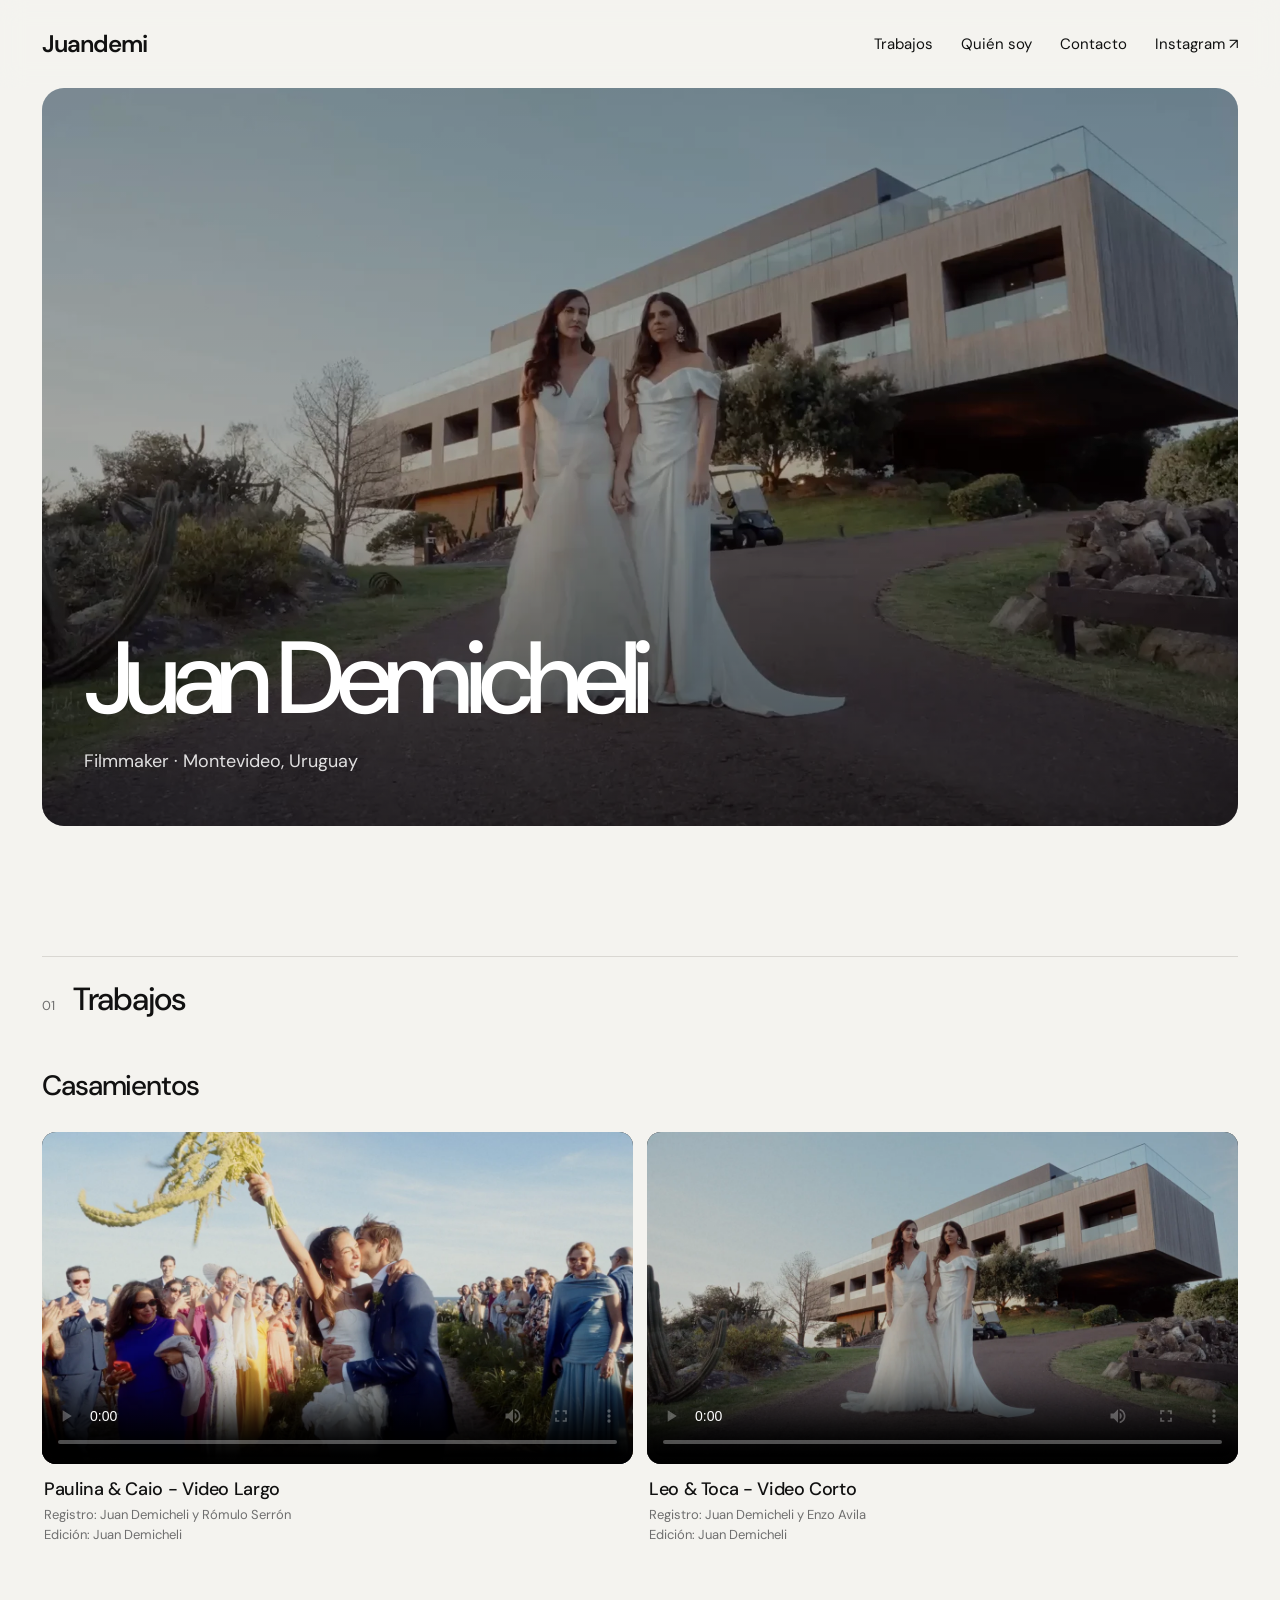
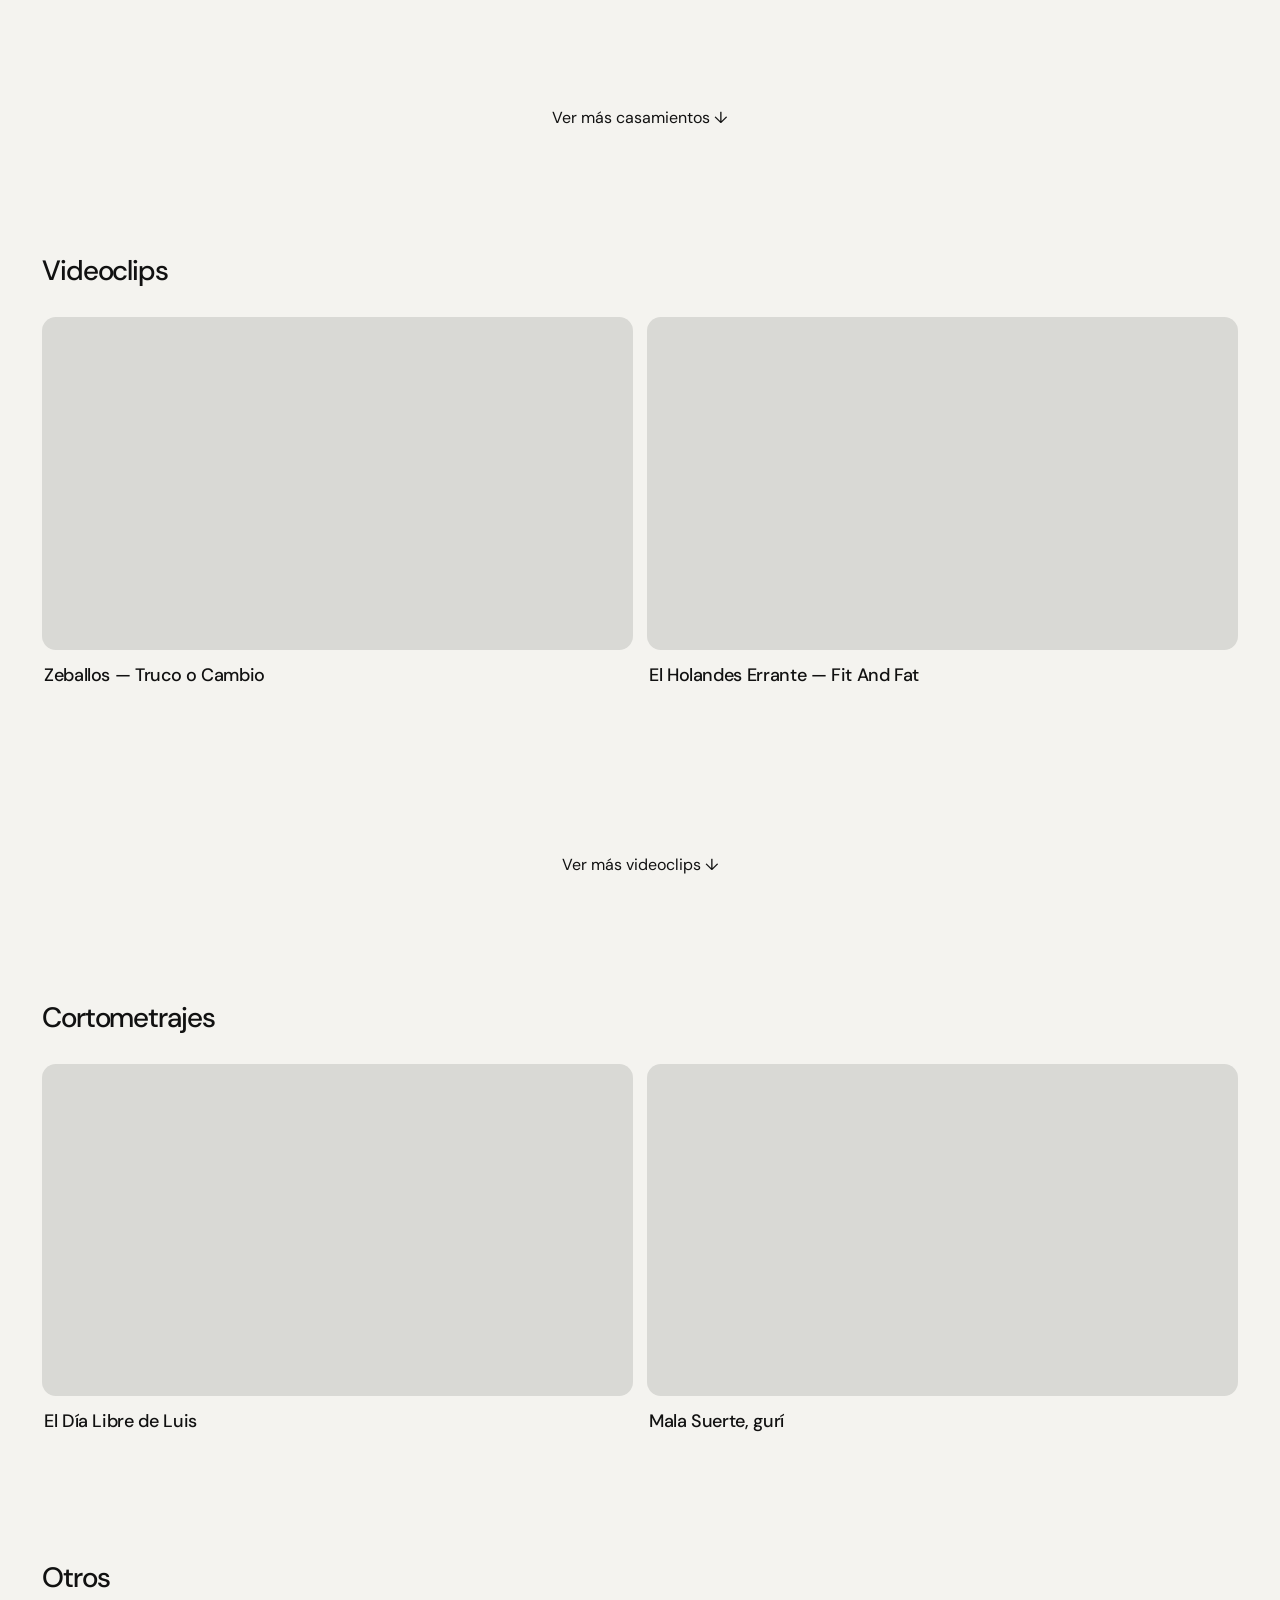
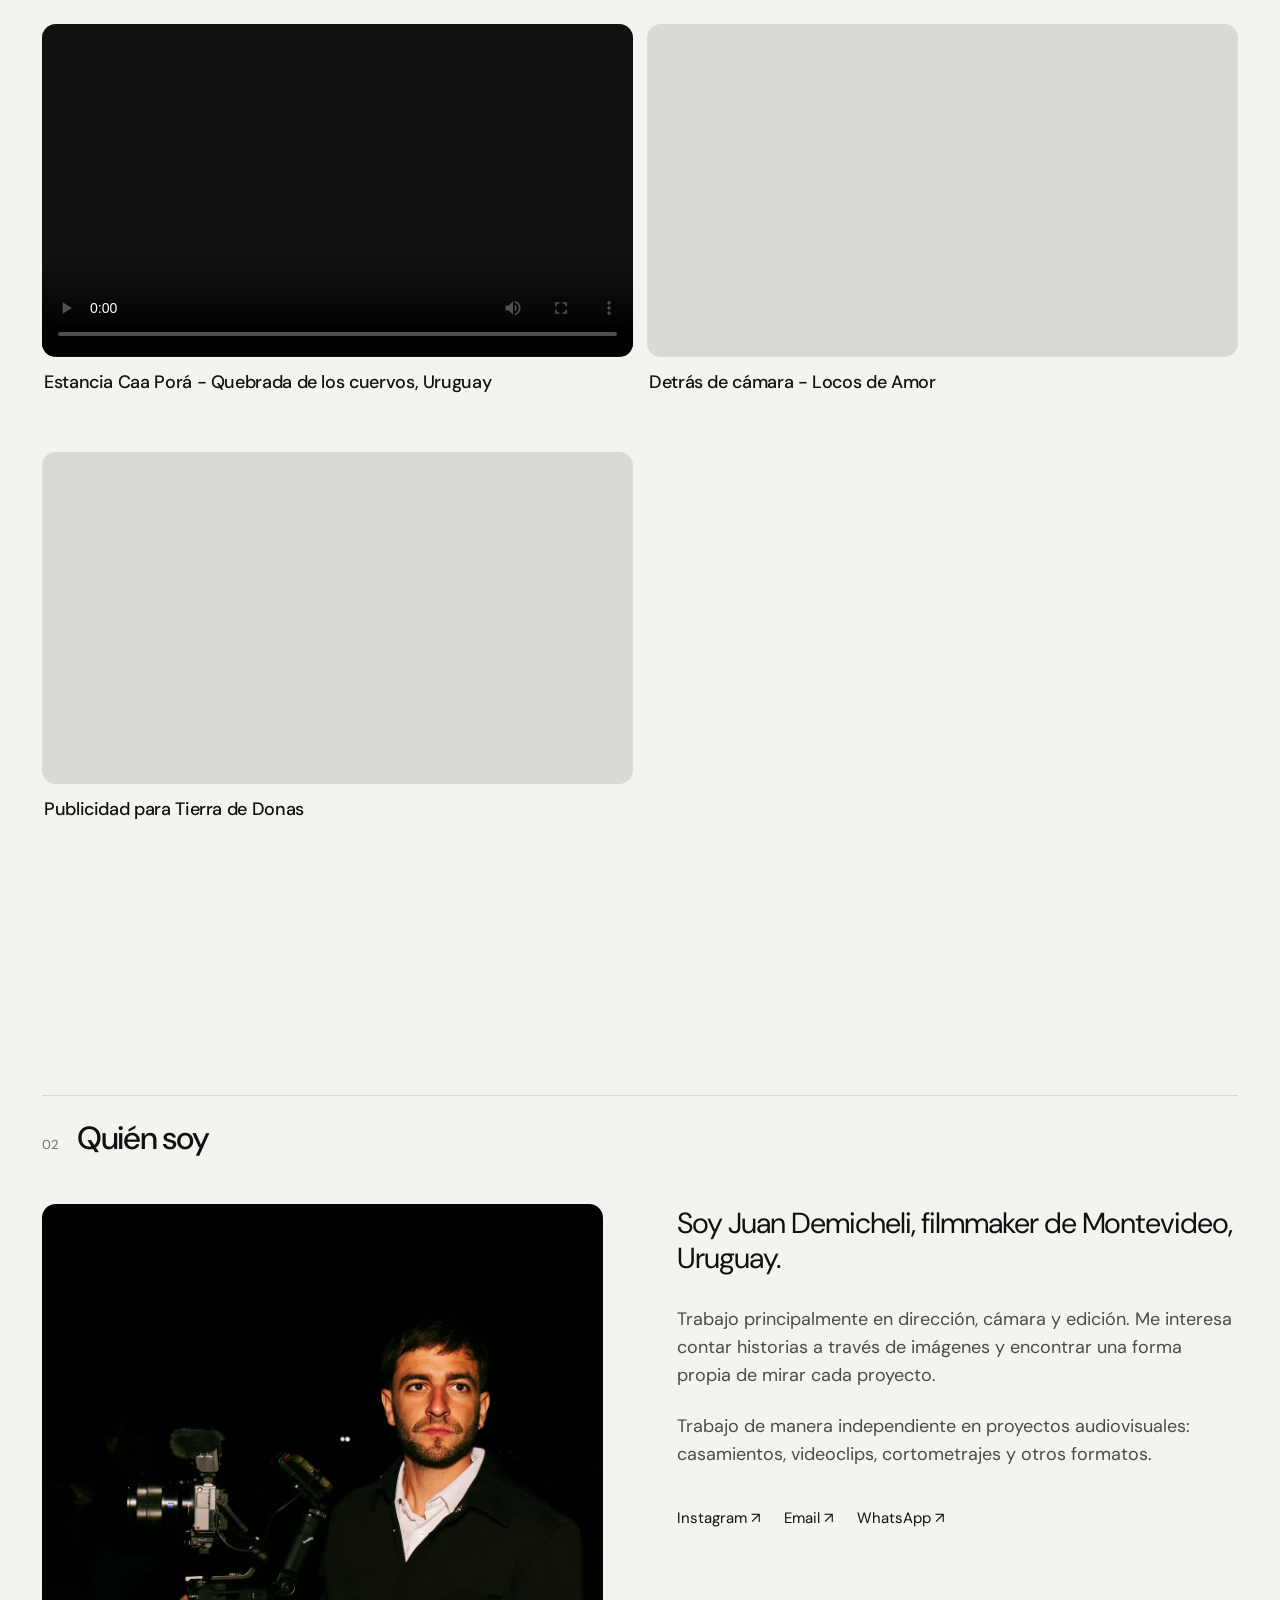
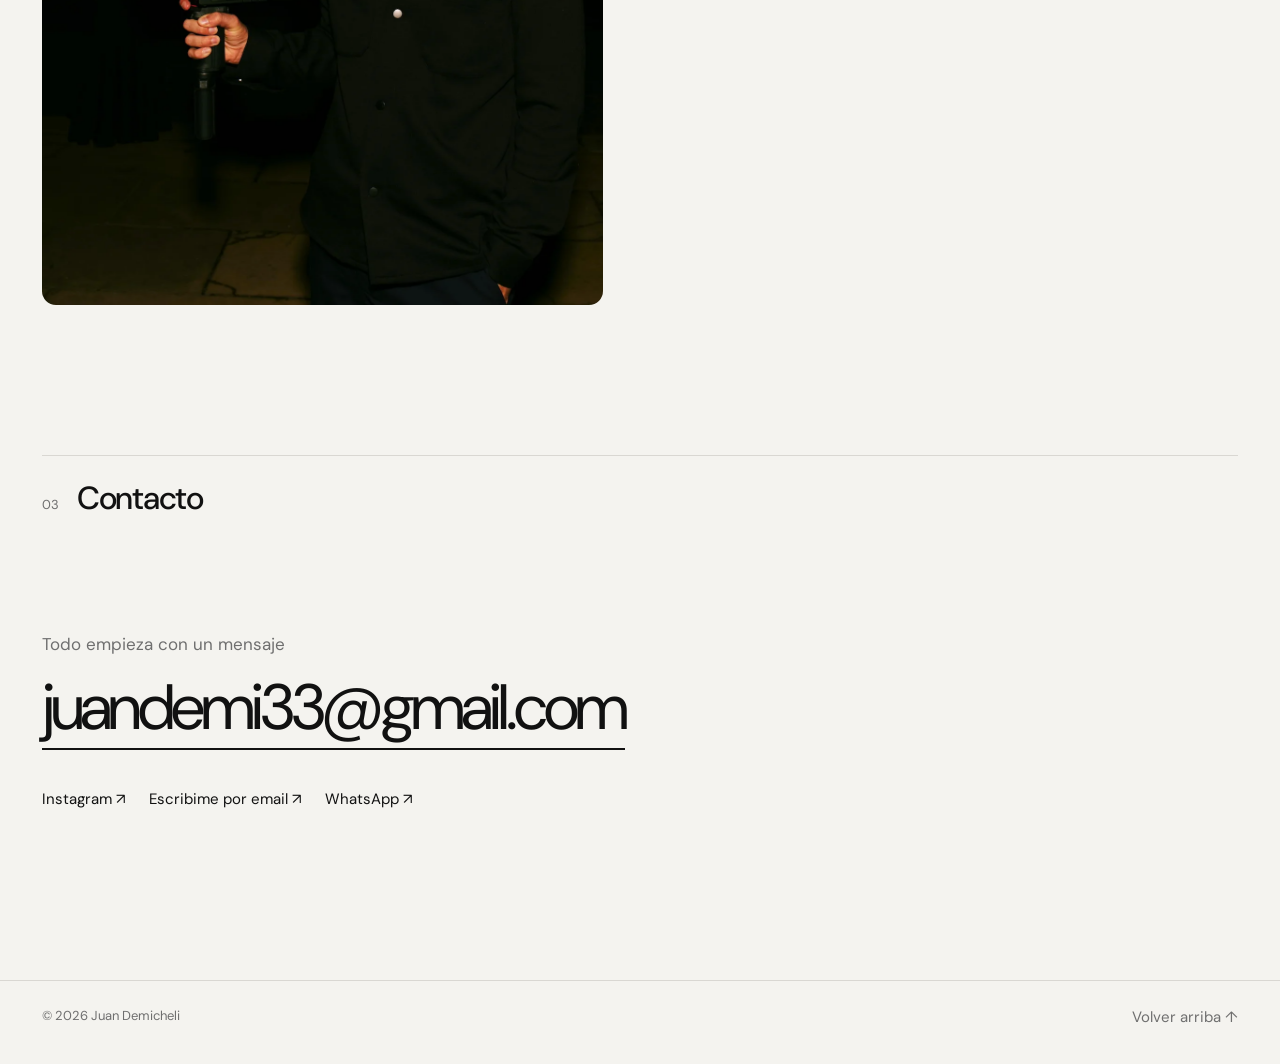
==== index.html @ 76827fb0 "Add files via upload" ====
<!doctype html>
<html lang="es">
<head>
  <meta charset="utf-8">
  <meta name="viewport" content="width=device-width, initial-scale=1">
  <title>Juan Demicheli — Filmmaker</title>
  <link rel="icon" type="image/png" href="assets/favicon.png?v=2">
  <link rel="preconnect" href="https://fonts.googleapis.com">
  <link rel="preconnect" href="https://fonts.gstatic.com" crossorigin>
  <link href="https://fonts.googleapis.com/css2?family=DM+Sans:wght@400;500;600&display=swap" rel="stylesheet">
  <link rel="stylesheet" href="style.css">
</head>
<body>
<header class="site-header">
  <a class="logo" href="#inicio">Juandemi</a>
  <nav class="main-nav">
    <a href="#trabajos">Trabajos</a>
    <a href="#quien-soy">Quién soy</a>
    <a href="#contacto">Contacto</a>
    <a href="https://instagram.com/juandemi_" target="_blank" rel="noopener">Instagram ↗&#xfe0e</a>
  </nav>
</header>

<main id="inicio">
  <section class="hero">
    <video class="hero-video" autoplay muted loop playsinline preload="metadata" poster="assets/hero-poster.webp"">
      <source src="assets/hero.mp4" type="video/mp4">
    </video>
    <div class="hero-overlay"></div>
    <div class="hero-content">
      <p class="eyebrow"></p>
      <h1>Juan Demicheli</h1>
      <p class="hero-copy">Filmmaker · Montevideo, Uruguay</p>
    </div>
  </section>

  <section id="trabajos" class="work-section">
    <div class="section-heading"><span>01</span><h2>Trabajos</h2></div>

    <section class="category">
      <div class="category-heading"><h3>Casamientos</h3><p></p></div>

     
        <div class="projects-grid">
        

          <article class="project">

          <div class="video">
  <video
    controls
    playsinline
    preload="metadata"
    poster="assets/PaulinaCaio.webp"
  >
    <source
      src="https://videos.juandemi.com/PaulinaCaio.mp4"
      type="video/mp4"
    >
    Tu navegador no puede reproducir este video.
  </video>


</div>
          <div class="project-meta"><div><h4>Paulina & Caio - Video Largo</h4><p>Registro: Juan Demicheli y Rómulo Serrón<br>Edición: Juan Demicheli</p></div><span></span></div>
        </article>
      
        <article class="project">
          <div class="video">
  <video
    controls
    playsinline
    preload="metadata"
    poster="assets/LeoToca.webp"
  >
    <source
      src="https://videos.juandemi.com/LeoToca.mp4"
      type="video/mp4"
    >
    Tu navegador no puede reproducir este video.
  </video>


</div>
          <div class="project-meta"><div><h4>Leo & Toca - Video Corto</h4><p>Registro: Juan Demicheli y Enzo Avila<br>Edición: Juan Demicheli</p></div><span></span></div>
        </article>

        <article class="project">
          <div class="video video-extra">
  <video
    controls
    playsinline
    preload="metadata"
    poster="assets/CamilaFelipe.webp"
  >
    <source
      src="https://videos.juandemi.com/CamilaFelipe.mp4"
      type="video/mp4"
    >
    Tu navegador no puede reproducir este video.
  </video>


</div>
          <div class="project-meta video-extra"><div><h4>Camila & Felipe - Video Corto</h4><p>Registro: Juan Demicheli y Rómulo Serrón<br>Edición: Juan Demicheli</p></div><span></span></div>
        </article>

        <article class="project">
          <div class="video video-extra"><video
    controls
    playsinline
    preload="metadata"
    poster="assets/GabiCaco.webp"
  >
    <source
      src="https://videos.juandemi.com/GabiCacoRedesCompress.mp4"
      type="video/mp4"
    >
    Tu navegador no puede reproducir este video.
  </video></div>
          <div class="project-meta video-extra"><div><h4>Gabi & Caco - Teaser</h4><p>Registro: Juan Demicheli y Gabriel Mendez<br>Edición: Juan Demicheli</p></div><span></span></div>
        </article>

        <article class="project">
          <div class="video video-extra"><video
    controls
    playsinline
    preload="metadata"
    poster="assets/LuanaMau.webp"
  >
    <source
      src="https://videos.juandemi.com/LuannaMaurelio.mp4"
      type="video/mp4"
    >
    Tu navegador no puede reproducir este video.
  </video></div>
          <div class="project-meta video-extra"><div><h4>Luanna & Maurelio - Video Largo</h4><p>Registro: Juan Demicheli y Rómulo Serrón<br>Edición: Juan Demicheli</p></div><span></span></div>
        </article>
        <article class="project">
          <div class="video video-extra"><video
    controls
    playsinline
    preload="metadata"
    poster="assets/MartinaPreston.webp"
  >
    <source
      src="https://videos.juandemi.com/MartinaPreston.mp4"
      type="video/mp4"
    >
    Tu navegador no puede reproducir este video.
  </video></div>
          <div class="project-meta video-extra"><div><h4>Martina & Preston - Video Largo</h4><p>Registro: Juan Demicheli y Gabriel Mendez<br>Edición: Juan Demicheli</p></div><span></span></div>
       
       
       
        </article>
        <button class="ver-mas" type="button">
  Ver más casamientos ↓
</button>

      </div>

      

    </section>

    <section class="category">
      <div class="category-heading"><h3>Videoclips</h3><p></p></div>
      <div class="projects-grid">
        <article class="project">
          <div class="video"><iframe src="https://www.youtube.com/embed/omVNC-jGUaI?si=j1I7TV_uqfFxtXvg" title="Videoclip 01" loading="lazy" allowfullscreen></iframe></div>
          <div class="project-meta"><div><h4>Zeballos — Truco o Cambio</h4><p></p></div><span></span></div>
        </article>
    
         <article class="project">
          <div class="video"><iframe src="https://www.youtube.com/embed/_5xbXvlRcII?si=sE20uSwik0wytJRJ" title="Videoclip 01" loading="lazy" allowfullscreen></iframe></div>
          <div class="project-meta"><div><h4>El Holandes Errante — Fit And Fat</h4><p></p></div><span></span></div>
        </article>
        <article class="project">
          <div class="video video-extra"><iframe src="https://www.youtube.com/embed/sD7tENDvmPI?si=gyLtid9lL8Jx5Yjb" title="Videoclip 01" loading="lazy" allowfullscreen></iframe></div>
          <div class="project-meta video-extra"><div><h4>Dosis — Desapego</h4><p></p></div><span></span></div>
        </article>
        <article class="project">
          <div class="video video-extra"><iframe src="https://www.youtube.com/embed/X0v_C2fFAh8?si=Q0k7DA4ZNTueEfJb" title="Videoclip 02" loading="lazy" allowfullscreen></iframe></div>
          <div class="project-meta video-extra"><div><h4>Lucas Mateo — Lucas Mateo</h4><p></p></div><span></span></div>
        </article>
         <article class="project">
          <div class="video video-extra"><iframe src="https://www.youtube.com/embed/4-S-JuRrmvs?si=zSRpqt5zG-wceI3w" title="Videoclip 01" loading="lazy" allowfullscreen></iframe></div>
          <div class="project-meta video-extra"><div><h4>Compadre — Que sea sin vos</h4><p></p></div><span></span></div>
        </article>
         <article class="project">
          <div class="video video-extra"><iframe src="https://www.youtube.com/embed/vbapaOJ-o9U?si=9lcFJS5q_SyuihEw" title="Videoclip 01" loading="lazy" allowfullscreen></iframe></div>
          <div class="project-meta video-extra"><div><h4>Nati Ferrero — Mentiras</h4><p></p></div><span></span></div>
        </article>
           
         <button class="ver-mas" type="button">
  Ver más videoclips ↓
</button>

      </div>
    </section>

    <section class="category">
      <div class="category-heading"><h3>Cortometrajes</h3><p></p></div>
      <div class="projects-grid">
         <article class="project">
          <div class="video"><iframe src="https://www.youtube.com/embed/9WRJvVYebeI?si=QpFtueJtmbbk4idr" title="Cortometraje 02" loading="lazy" allowfullscreen></iframe></div>
          <div class="project-meta"><div><h4>El Día Libre de Luis</h4><p></p></div><span></span></div>
        </article>
        <article class="project">
          <div class="video"><iframe src="https://www.youtube.com/embed/Ikl84U9ZOBw?si=rM95Ym4rzoQ4F2fN" title="Cortometraje 01" loading="lazy" allowfullscreen></iframe></div>
          <div class="project-meta"><div><h4>Mala Suerte, gurí</h4><p></p></div><span></span></div>
        </article>
       
      </div>
    </section>

    <section class="category">
      <div class="category-heading"><h3>Otros</h3><p></p></div>
      <div class="projects-grid">
        <article class="project">
          <div class="video"><video
    controls
    playsinline
    preload="metadata"
    poster="assets/quebrada.webp"
  >
    <source
      src="https://videos.juandemi.com/QuebradaCuervos.mp4"
      type="video/mp4"
    >
    Tu navegador no puede reproducir este video.
  </video></div>
        <div class="project-meta"><div><h4>Estancia Caa Porá - Quebrada de los cuervos, Uruguay</h4><p></p></div><span></span></div>
        </article>
         <article class="project">
          <div class="video"><iframe src="https://www.youtube.com/embed/6Wl0yNcr86k?si=09OJHOyGNPm9x4j_" title="Otro proyecto 02" loading="lazy" allowfullscreen></iframe></div>
          <div class="project-meta"><div><h4>Detrás de cámara - Locos de Amor</h4><p></p></div><span></span></div>
        </article>
        <article class="project">
          <div class="video"><iframe src="https://www.youtube.com/embed/N73h2HxHzo0?si=DhrtjSJ-ABYwCLgv" title="Otro proyecto 02" loading="lazy" allowfullscreen></iframe></div>
          <div class="project-meta"><div><h4>Publicidad para Tierra de Donas</h4><p></p></div><span></span></div>
        </article>
      </div>
    </section>
  </section>

  <section id="quien-soy" class="about">
    <div class="section-heading"><span>02</span><h2>Quién soy</h2></div>
    <div class="about-grid">
      <div class="about-photo"><img src="assets/juan.webp" alt="Juan Demicheli"><span></span></div>
      <div class="about-copy">
        <p class="lead">Soy Juan Demicheli, filmmaker de Montevideo, Uruguay.</p>
        <p>Trabajo principalmente en dirección, cámara y edición. Me interesa contar historias a través de imágenes y encontrar una forma propia de mirar cada proyecto.</p>
        <p>Trabajo de manera independiente en proyectos audiovisuales: casamientos, videoclips, cortometrajes y otros formatos.</p>
        <div class="text-links"><a href="https://instagram.com/juandemi_" target="_blank" rel="noopener">Instagram ↗&#xfe0e</a><a href="mailto:juandemi33@gmail.com">Email ↗&#xfe0e</a><a
  href="https://wa.me/59897984455?text=Hola%20Juan%2C%20vi%20tu%20web%20y%20quer%C3%ADa%20consultarte%20por%20un%20proyecto."
  target="_blank"
  rel="noopener noreferrer"
>
  WhatsApp ↗&#xfe0e
</a></div>
      </div>
    </div>
  </section>

  <section id="contacto" class="contact-section">
    <div class="section-heading"><span>03</span><h2>Contacto</h2></div>
    <div class="contact-box">
      <p>Todo empieza con un mensaje</p>
      <a class="email" href="mailto:juandemi33@gmail.com">juandemi33@gmail.com</a>
      <div class="text-links"><a href="https://instagram.com/juandemi_" target="_blank" rel="noopener">Instagram ↗&#xfe0e</a><a href="mailto:juandemi33@gmail.com">Escribime por email ↗&#xfe0e</a><a
  href="https://wa.me/59897984455?text=Hola%20Juan%2C%20vi%20tu%20web%20y%20quer%C3%ADa%20consultarte%20por%20un%20proyecto."
  target="_blank"
  rel="noopener noreferrer"
>
  WhatsApp ↗&#xfe0e
</a></div>
    
    </div>
  </section>
</main>

<footer class="site-footer"><span>© 2026 Juan Demicheli</span><a href="#inicio">Volver arriba ↑</a></footer>

<script>
  
  const botonesVerMas = document.querySelectorAll(".ver-mas");

  botonesVerMas.forEach((boton) => {
    const grilla = boton.closest(".projects-grid");
    const videosExtra = grilla.querySelectorAll(".video-extra");
    const textoOriginal = boton.textContent.trim();

    boton.addEventListener("click", () => {
      const estaAbierto = boton.classList.toggle("abierto");

      videosExtra.forEach((video, index) => {
        video.classList.toggle("visible", estaAbierto);

        if (estaAbierto) {
          video.style.animationDelay = `${index * 0.08}s`;
        } else {
          video.style.animationDelay = "";
        }
      });

      boton.textContent = estaAbierto
        ? textoOriginal
            .replace("Ver más", "Ver menos")
            .replace("↓", "↑")
        : textoOriginal;
    });
  });

    document.addEventListener("click", function (event) {
    const portada = event.target.closest(".video-cover");

    if (!portada) return;

    const contenedor = portada.closest(".drive-video");
    const iframe = contenedor.querySelector("iframe");

    iframe.src = iframe.dataset.src;
    portada.remove();
  });

</script>

</body>
</html>
---- style.css ----
*{box-sizing:border-box}
:root{--bg:#f4f3ef;--text:#111;--muted:#6f6f6f;--line:#d9d7d2;--max:1500px}
html{scroll-behavior:smooth}
body{margin:0;background:var(--bg);color:var(--text);font-family:'DM Sans',Arial,sans-serif;font-size:16px;line-height:1.5}
a{color:inherit;text-decoration:none}
.site-header{position:sticky;top:0;z-index:50;max-width:var(--max);margin:0 auto;padding:26px 42px;display:flex;justify-content:space-between;align-items:center;background:rgba(244,243,239,.92);backdrop-filter:blur(12px)}
.logo{font-size:24px;font-weight:600;letter-spacing:-.04em}
.main-nav{display:flex;gap:28px;align-items:center}
.main-nav a,.text-links a,.site-footer a{font-size:15px}
.main-nav a:hover,.text-links a:hover,.site-footer a:hover{text-decoration:underline;text-underline-offset:4px}
.hero{position:relative;max-width:var(--max);min-height:82vh;margin:0 auto 130px;padding:0 42px;display:flex;align-items:flex-end}
.hero-video,.hero-overlay{position:absolute;inset:0 42px 0 42px;width:calc(100% - 84px);height:100%;border-radius:22px}
.hero-video{object-fit:cover;background:#171717;pointer-events:none}
.hero-overlay{background:linear-gradient(to top,rgba(0,0,0,.55),rgba(0,0,0,.15) 48%,rgba(0,0,0,.22));pointer-events:none}
.hero-content{position:relative;z-index:2;width:100%;padding:0 42px 52px;color:#fff}
.eyebrow{margin:0 0 20px;font-size:15px;color:rgba(255,255,255,.82)}
h1{margin:0 0 24px;font-size:clamp(60px,8vw,128px);line-height:.9;letter-spacing:-.075em;font-weight:500;max-width:980px}
.hero-copy{margin:0;max-width:420px;font-size:18px;line-height:1.45;color:rgba(255,255,255,.86)}
.work-section,.about,.contact-section{max-width:var(--max);margin:0 auto;padding:0 42px 150px}
.section-heading{display:flex;align-items:baseline;gap:18px;padding:18px 0 42px;border-top:1px solid var(--line)}
.section-heading span{font-size:13px;color:var(--muted)}
.section-heading h2{margin:0;font-size:32px;font-weight:500;letter-spacing:-.04em}
.category{margin-bottom:120px}
.category-heading{display:flex;justify-content:space-between;align-items:baseline;gap:18px;margin-bottom:25px}
.category-heading h3{margin:0;font-size:28px;font-weight:500;letter-spacing:-.04em}
.category-heading p{margin:0;font-size:13px;color:var(--muted)}
.video{position:relative;width:100%;aspect-ratio:16/9;background:#d9d9d5;overflow:hidden;border-radius:14px}
.video iframe{position:absolute;inset:0;width:100%;height:100%;border:0}
.project-meta{display:flex;justify-content:space-between;align-items:flex-start;gap:20px;padding:12px 2px 0}
.project-meta h4{margin:0 0 2px;font-size:18px;font-weight:500;letter-spacing:-.02em}
.project-meta p{margin:0;font-size:13px;color:var(--muted)}
.project-meta span{font-size:13px;color:var(--muted);white-space:nowrap}
.projects-grid{display:grid;grid-template-columns:repeat(2,minmax(0,1fr));gap:54px 14px}
.about-grid{display:grid;grid-template-columns:1fr 1fr;gap:74px;align-items:start}
.about-photo{position:relative;aspect-ratio:4/5;background:#d9d9d5;overflow:hidden;border-radius:14px}
.about-photo img{width:100%;height:100%;object-fit:cover;display:block}
.about-copy{max-width:580px;padding-top:2px}
.about-copy p{margin:0 0 24px;color:#4b4b4b;font-size:18px;line-height:1.55}
.about-copy .lead{margin-bottom:30px;color:var(--text);font-size:29px;line-height:1.2;letter-spacing:-.035em}
.text-links{display:flex;gap:24px;margin-top:38px}
.contact-box{padding:68px 0 20px}
.contact-box p{margin:0 0 18px;font-size:17px;color:var(--muted)}
.email{display:inline-block;max-width:100%;font-size:clamp(34px,5vw,76px);line-height:1;letter-spacing:-.06em;border-bottom:2px solid var(--text);padding-bottom:8px;overflow-wrap:anywhere}
.email:hover{opacity:.65}
.site-footer{max-width:var(--max);margin:0 auto;padding:25px 42px 35px;display:flex;justify-content:space-between;border-top:1px solid var(--line);font-size:13px;color:var(--muted)}
@media(max-width:920px){.site-header{padding:20px}.main-nav{gap:16px}.main-nav a:nth-child(1),.main-nav a:nth-child(2){display:none}.hero{min-height:74vh;margin-bottom:95px;padding:0 20px}.hero-video,.hero-overlay{inset:0 20px 0 20px;width:calc(100% - 40px)}.hero-content{padding:0 24px 30px}h1{font-size:clamp(52px,14vw,88px)}.work-section,.about,.contact-section{padding:0 20px 100px}.projects-grid{grid-template-columns:1fr;gap:26px}.category{margin-bottom:82px}.about-grid{grid-template-columns:1fr;gap:42px}.site-footer{padding:25px 20px 35px}}
@media(max-width:560px){.logo{font-size:20px}.main-nav a{font-size:13px}.category-heading{display:block}.category-heading p{margin-top:4px}.section-heading h2{font-size:27px}.about-copy .lead{font-size:25px}.text-links{flex-direction:column;gap:12px}.site-footer{display:block}.site-footer a{display:inline-block;margin-top:8px}}

.video-extra {
  display: none;
}

.video-extra.visible {
  display: block;
  animation: aparecer-video 0.7s ease both;
}

.ver-mas {
  display: block;
  grid-column: 1 / -1;
  margin: 0 auto;
  padding: 0;
  border: none;
  background: transparent;
  color: inherit;
  font: inherit;
  cursor: pointer;
  text-align: center;
}

.ver-mas:hover {
  opacity: 0.55;
}

@keyframes aparecer-video {
  from {
    opacity: 0;
    transform: translateY(24px);
  }

  to {
    opacity: 1;
    transform: translateY(0);
  }
}

.video-cover {
  position: absolute;
  inset: 0;
  z-index: 2;
  width: 100%;
  height: 100%;
  padding: 0;
  border: 0;
  background: #111;
  cursor: pointer;
}

.video-cover img {
  width: 100%;
  height: 100%;
  display: block;
  object-fit: cover;
}

.play-icon {
  position: absolute;
  top: 50%;
  left: 50%;
  transform: translate(-50%, -50%);
  display: grid;
  place-items: center;
  width: 66px;
  height: 66px;
  padding-left: 4px;
  border-radius: 50%;
  color: #111;
  background: rgba(255, 255, 255, 0.9);
  font-size: 22px;
  transition: transform 0.25s ease;
}

.video-cover:hover .play-icon {
  transform: translate(-50%, -50%) scale(1.08);
}

.video video {
  position: absolute;
  inset: 0;
  display: block;
  width: 100%;
  height: 100%;
  border: 0;
  object-fit: contain;
  background: #111;
}
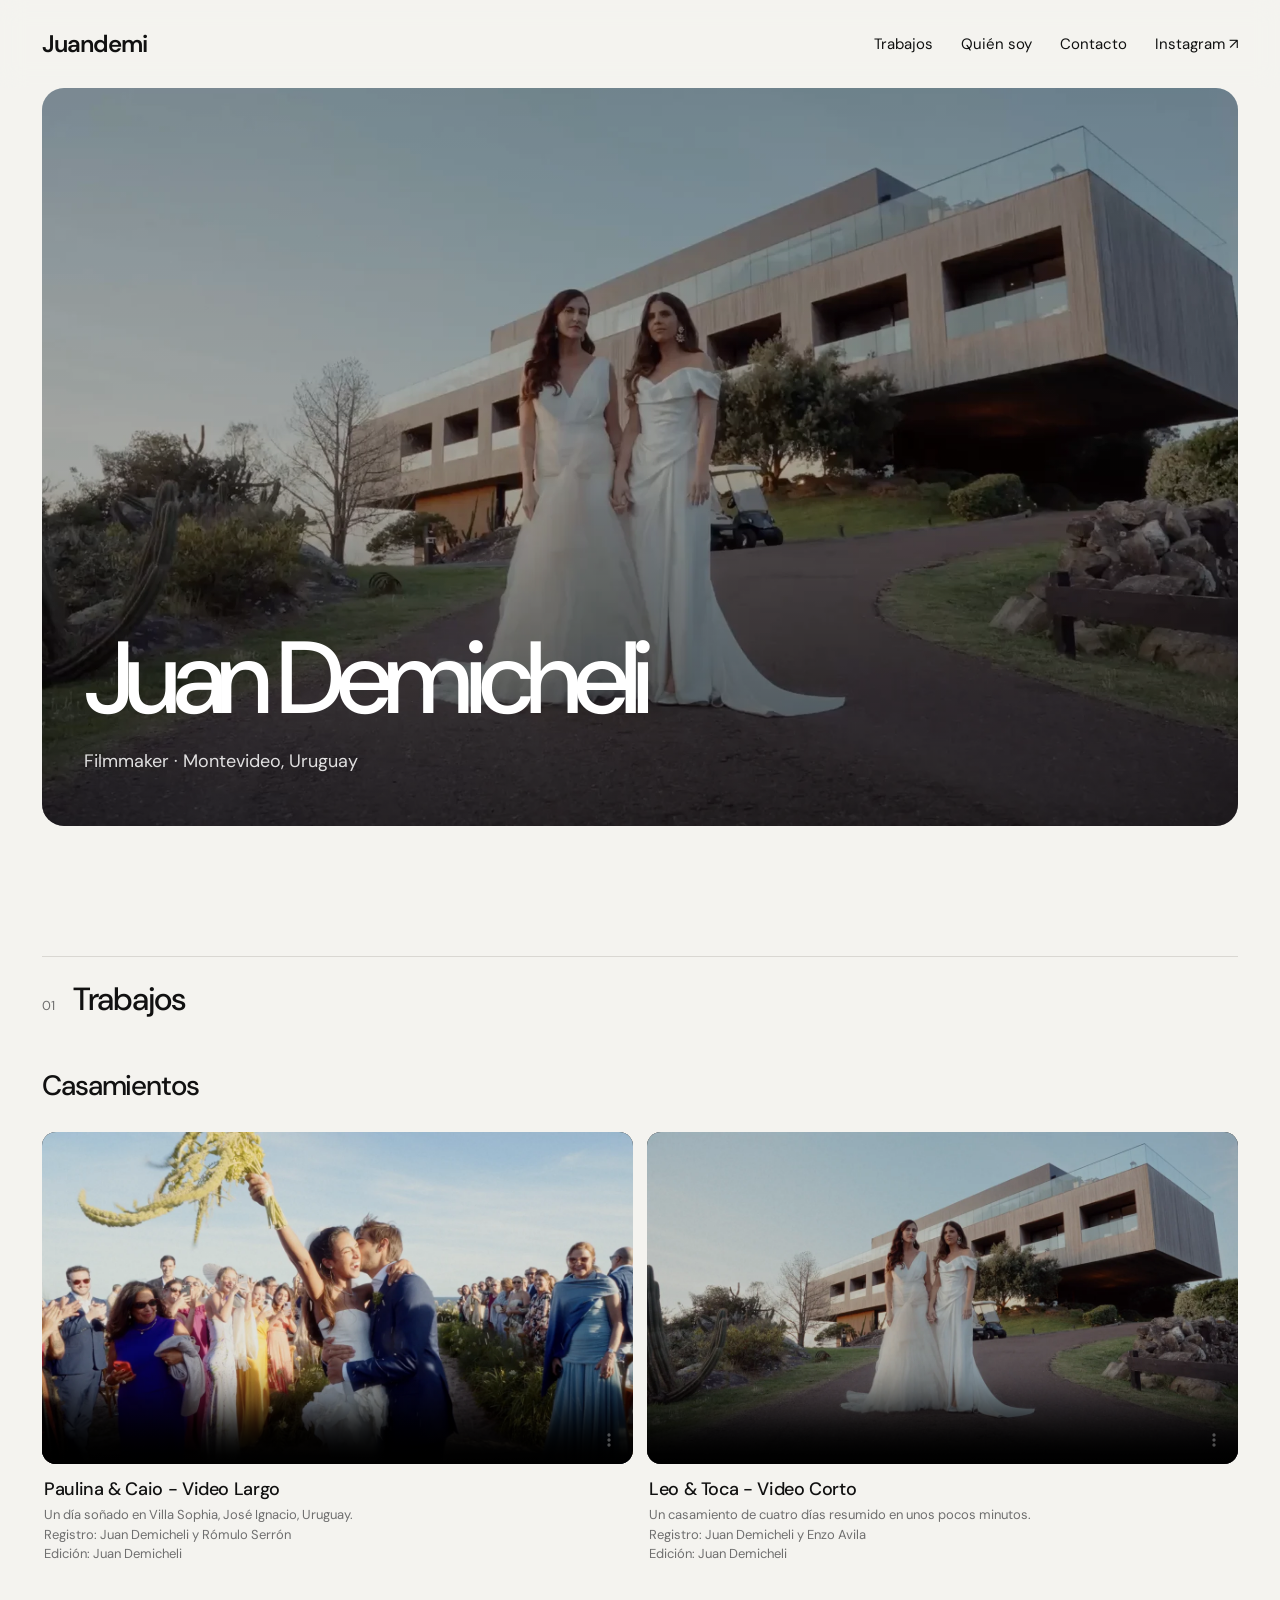
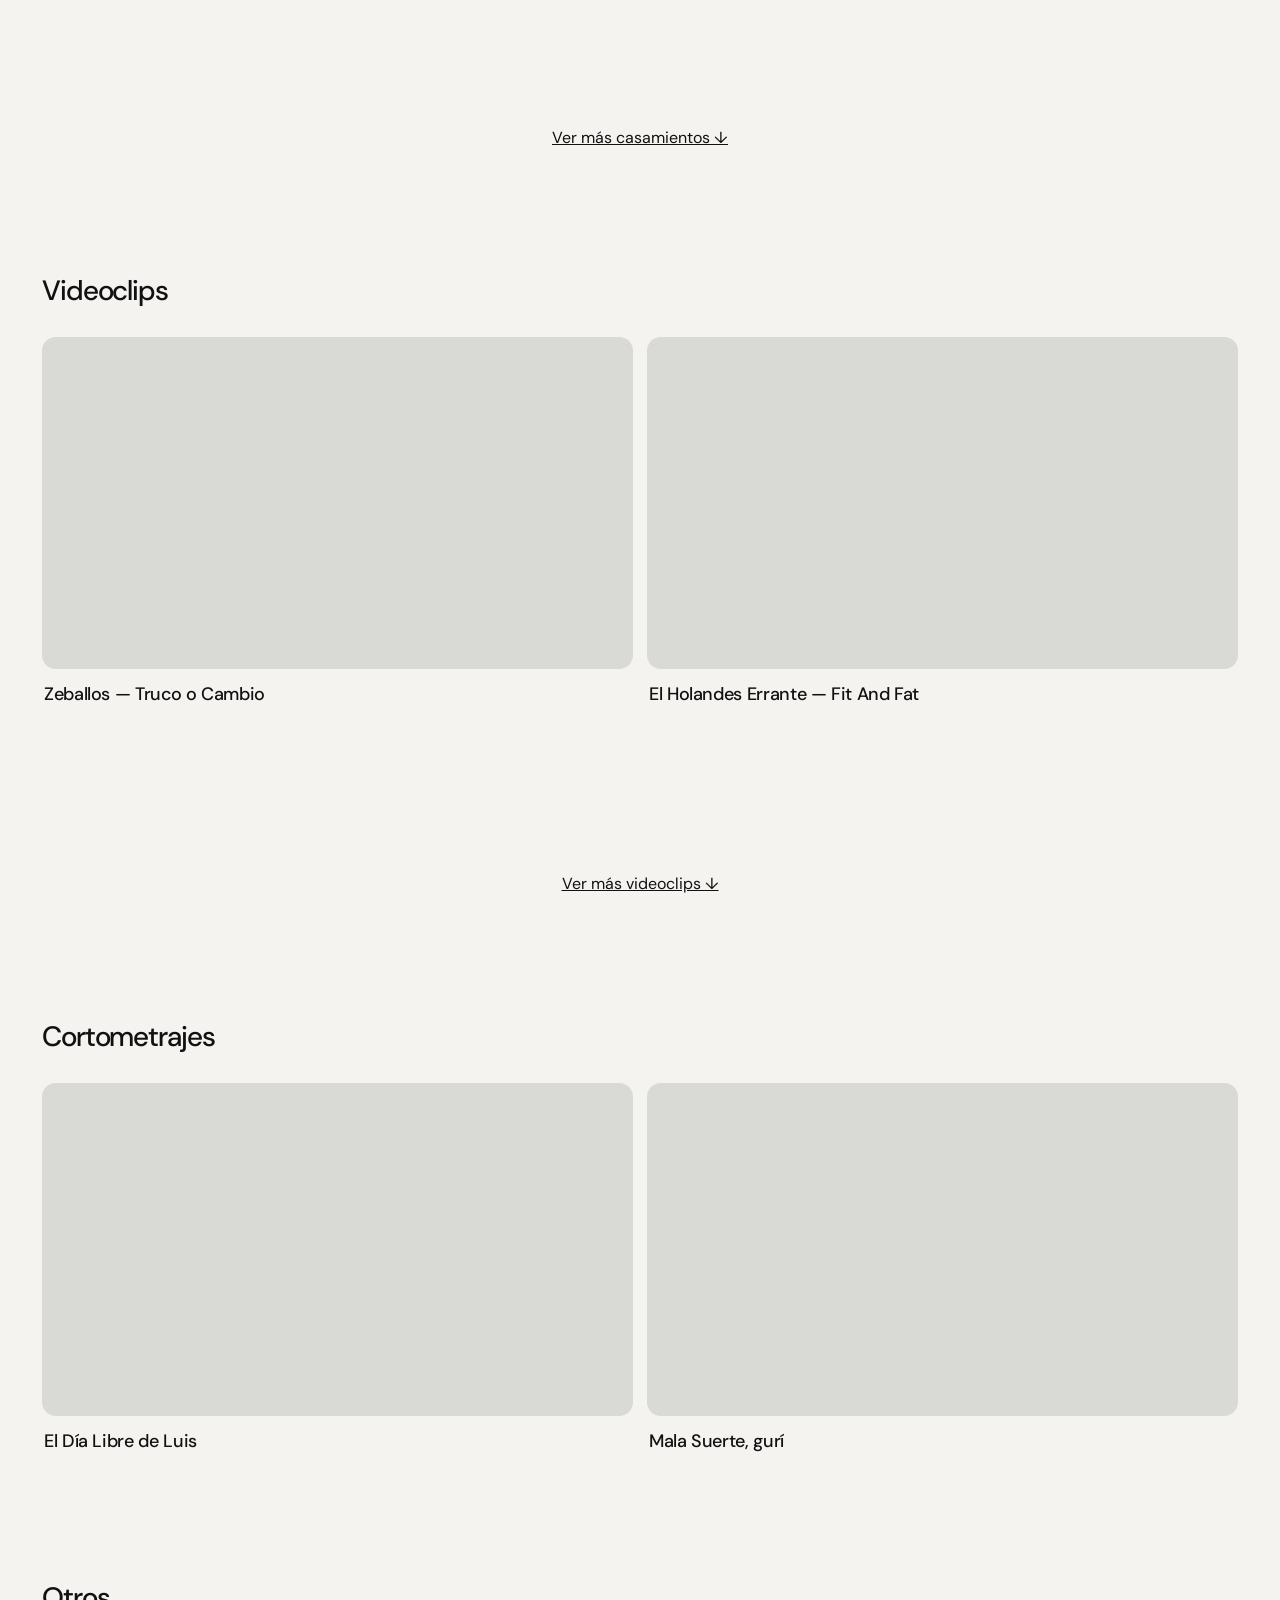
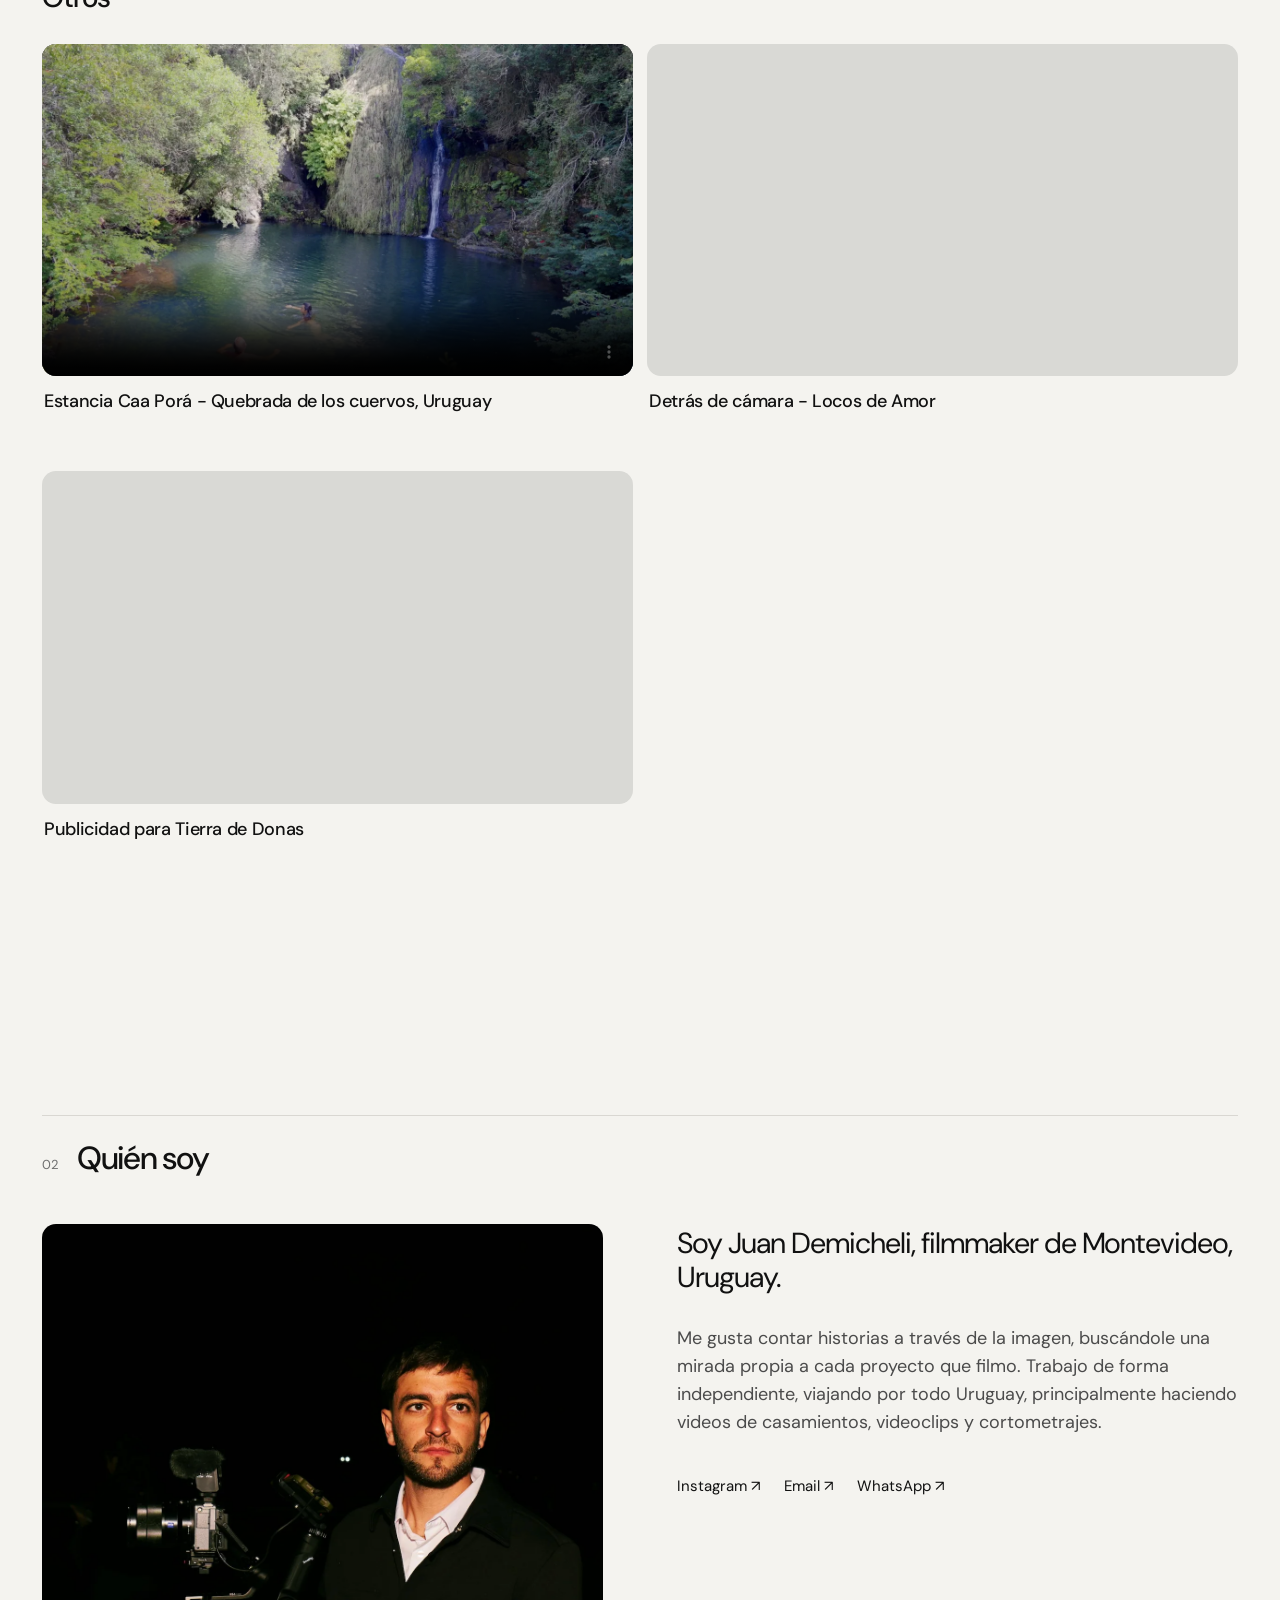
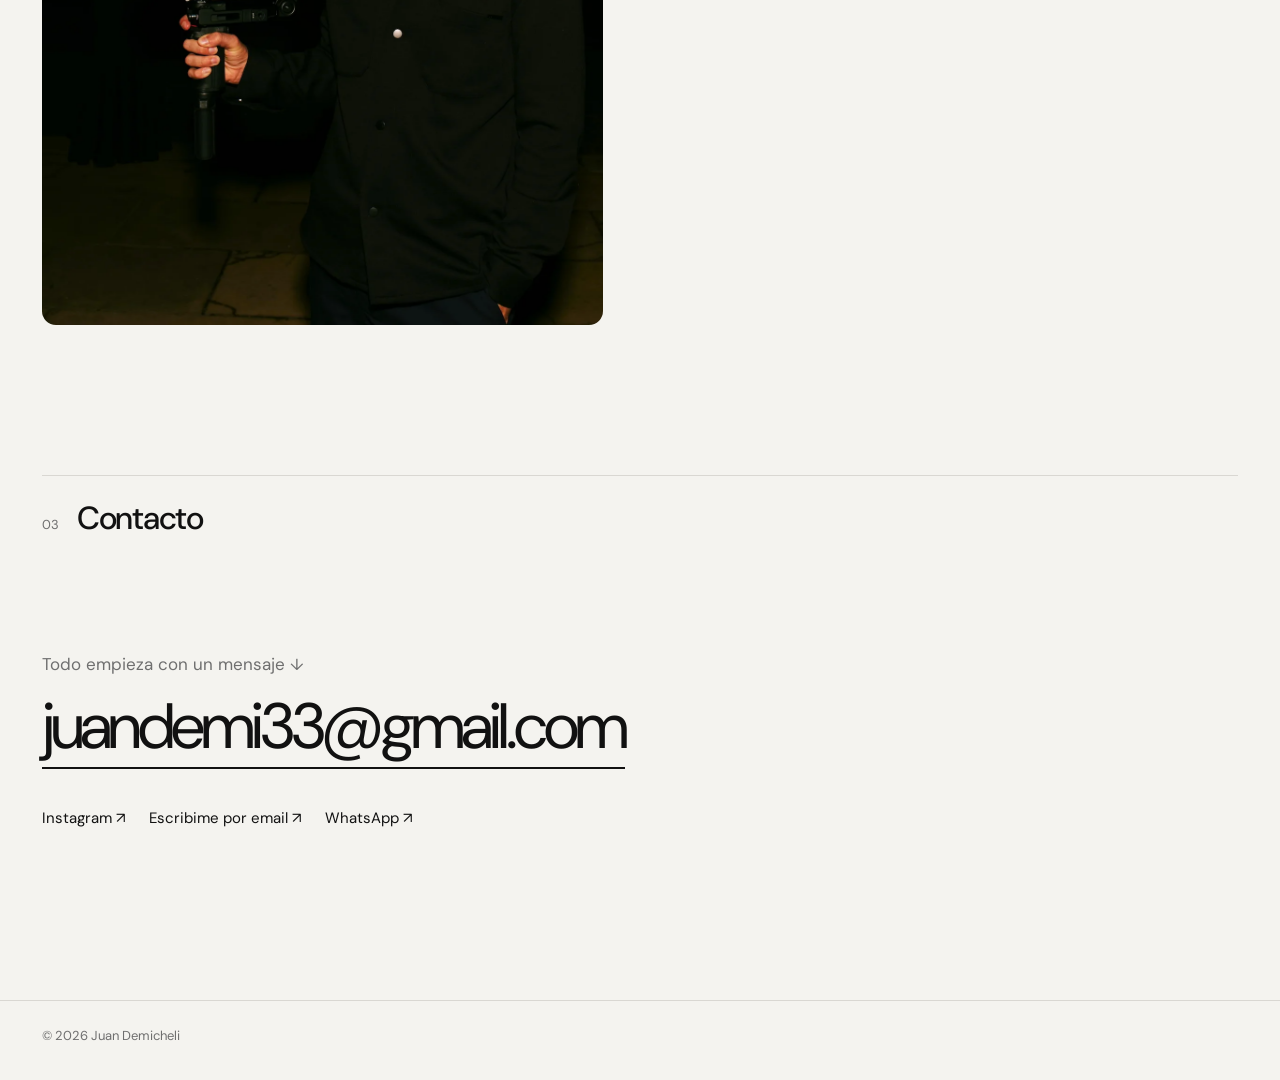
==== commit 9c0f4d37: "Add files via upload Arreglé el video de gabicaco, cambié mi descripción." ====
--- a/index.html
+++ b/index.html
@@ -4,15 +4,38 @@
   <meta charset="utf-8">
   <meta name="viewport" content="width=device-width, initial-scale=1">
   <title>Juan Demicheli — Filmmaker</title>
+  <meta name="description" content="Videógrafo de Montevideo, Uruguay. Videos de casamientos, videoclips y cine. Contactame para tu próximo proyecto audiovisual.">
+  <meta property="og:title" content="Juan Demicheli — Filmmaker de Montevideo">
+  <meta property="og:description" content="Filmación de casamientos, videoclips y cortometrajes en Uruguay.">
+  <meta property="og:image" content="https://juandemi.com/assets/juan.webp">
+  <meta property="og:url" content="https://juandemi.com">
+  <meta property="og:type" content="website">
   <link rel="icon" type="image/png" href="assets/favicon.png?v=2">
   <link rel="preconnect" href="https://fonts.googleapis.com">
   <link rel="preconnect" href="https://fonts.gstatic.com" crossorigin>
   <link href="https://fonts.googleapis.com/css2?family=DM+Sans:wght@400;500;600&display=swap" rel="stylesheet">
   <link rel="stylesheet" href="style.css">
+  <script type="application/ld+json">
+{
+  "@context": "https://schema.org",
+  "@type": "Person",
+  "name": "Juan Demicheli",
+  "jobTitle": "Filmmaker",
+  "url": "https://juandemi.com",
+  "image": "https://juandemi.com/assets/juan.webp",
+  "sameAs": ["https://instagram.com/juandemi_"],
+  "address": {
+    "@type": "PostalAddress",
+    "addressLocality": "Montevideo",
+    "addressCountry": "UY"
+  },
+  "email": "juandemi33@gmail.com"
+}
+</script>
 </head>
 <body>
 <header class="site-header">
-  <a class="logo" href="#inicio">Juandemi</a>
+  <a class="logo" href="#">Juandemi</a>
   <nav class="main-nav">
     <a href="#trabajos">Trabajos</a>
     <a href="#quien-soy">Quién soy</a>
@@ -23,7 +46,7 @@
 
 <main id="inicio">
   <section class="hero">
-    <video class="hero-video" autoplay muted loop playsinline preload="metadata" poster="assets/hero-poster.webp"">
+    <video class="hero-video" autoplay muted loop playsinline preload="metadata" poster="assets/hero-poster.webp">
       <source src="assets/hero.mp4" type="video/mp4">
     </video>
     <div class="hero-overlay"></div>
@@ -62,7 +85,7 @@
 
 
 </div>
-          <div class="project-meta"><div><h4>Paulina & Caio - Video Largo</h4><p>Registro: Juan Demicheli y Rómulo Serrón<br>Edición: Juan Demicheli</p></div><span></span></div>
+          <div class="project-meta"><div><h4>Paulina & Caio - Video Largo</h4><p>Un día soñado en Villa Sophia, José Ignacio, Uruguay.<br>Registro: Juan Demicheli y Rómulo Serrón<br>Edición: Juan Demicheli</p></div><span></span></div>
         </article>
       
         <article class="project">
@@ -82,7 +105,7 @@
 
 
 </div>
-          <div class="project-meta"><div><h4>Leo & Toca - Video Corto</h4><p>Registro: Juan Demicheli y Enzo Avila<br>Edición: Juan Demicheli</p></div><span></span></div>
+          <div class="project-meta"><div><h4>Leo & Toca - Video Corto</h4><p>Un casamiento de cuatro días resumido en unos pocos minutos.<br>Registro: Juan Demicheli y Enzo Avila<br>Edición: Juan Demicheli</p></div><span></span></div>
         </article>
 
         <article class="project">
@@ -102,7 +125,7 @@
 
 
 </div>
-          <div class="project-meta video-extra"><div><h4>Camila & Felipe - Video Corto</h4><p>Registro: Juan Demicheli y Rómulo Serrón<br>Edición: Juan Demicheli</p></div><span></span></div>
+          <div class="project-meta video-extra"><div><h4>Camila & Felipe - Video Corto</h4><p>Una ceremonia en el bosque que parece de película.<br>Registro: Juan Demicheli y Rómulo Serrón<br>Edición: Juan Demicheli</p></div><span></span></div>
         </article>
 
         <article class="project">
@@ -113,12 +136,12 @@
     poster="assets/GabiCaco.webp"
   >
     <source
-      src="https://videos.juandemi.com/GabiCacoRedesCompress.mp4"
+      src="https://videos.juandemi.com/Gabi_Caco_Fixed_WEB.mp4"
       type="video/mp4"
     >
     Tu navegador no puede reproducir este video.
   </video></div>
-          <div class="project-meta video-extra"><div><h4>Gabi & Caco - Teaser</h4><p>Registro: Juan Demicheli y Gabriel Mendez<br>Edición: Juan Demicheli</p></div><span></span></div>
+          <div class="project-meta video-extra"><div><h4>Gabi & Caco - Teaser</h4><p>Una boda en la estancia Vik, José Ignacio, Uruguay.<br>Registro: Juan Demicheli y Gabriel Mendez<br>Edición: Juan Demicheli</p></div><span></span></div>
         </article>
 
         <article class="project">
@@ -134,7 +157,7 @@
     >
     Tu navegador no puede reproducir este video.
   </video></div>
-          <div class="project-meta video-extra"><div><h4>Luanna & Maurelio - Video Largo</h4><p>Registro: Juan Demicheli y Rómulo Serrón<br>Edición: Juan Demicheli</p></div><span></span></div>
+          <div class="project-meta video-extra"><div><h4>Luanna & Maurelio - Video Largo</h4><p>Un casamiento en la estancia Luz Culinary Wine Lodge.<br>Registro: Juan Demicheli y Rómulo Serrón<br>Edición: Juan Demicheli</p></div><span></span></div>
         </article>
         <article class="project">
           <div class="video video-extra"><video
@@ -149,7 +172,7 @@
     >
     Tu navegador no puede reproducir este video.
   </video></div>
-          <div class="project-meta video-extra"><div><h4>Martina & Preston - Video Largo</h4><p>Registro: Juan Demicheli y Gabriel Mendez<br>Edición: Juan Demicheli</p></div><span></span></div>
+          <div class="project-meta video-extra"><div><h4>Martina & Preston - Video Largo</h4><p>Un casamiento en Estancia Aguaverde, Punta del Este, Uruguay.<br>Registro: Juan Demicheli y Gabriel Mendez<br>Edición: Juan Demicheli</p></div><span></span></div>
        
        
        
@@ -248,11 +271,11 @@
   <section id="quien-soy" class="about">
     <div class="section-heading"><span>02</span><h2>Quién soy</h2></div>
     <div class="about-grid">
-      <div class="about-photo"><img src="assets/juan.webp" alt="Juan Demicheli"><span></span></div>
+      <div class="about-photo"><img src="assets/juan.webp" alt="Juan Demicheli - Filmmaker de Montevideo, Uruguay"><span></span></div>
       <div class="about-copy">
         <p class="lead">Soy Juan Demicheli, filmmaker de Montevideo, Uruguay.</p>
-        <p>Trabajo principalmente en dirección, cámara y edición. Me interesa contar historias a través de imágenes y encontrar una forma propia de mirar cada proyecto.</p>
-        <p>Trabajo de manera independiente en proyectos audiovisuales: casamientos, videoclips, cortometrajes y otros formatos.</p>
+        <p>Me gusta contar historias a través de la imagen, buscándole una mirada propia a cada proyecto que filmo. Trabajo de forma independiente, viajando por todo Uruguay, principalmente haciendo videos de casamientos, videoclips y cortometrajes.</p>
+        
         <div class="text-links"><a href="https://instagram.com/juandemi_" target="_blank" rel="noopener">Instagram ↗&#xfe0e</a><a href="mailto:juandemi33@gmail.com">Email ↗&#xfe0e</a><a
   href="https://wa.me/59897984455?text=Hola%20Juan%2C%20vi%20tu%20web%20y%20quer%C3%ADa%20consultarte%20por%20un%20proyecto."
   target="_blank"
@@ -267,7 +290,7 @@
   <section id="contacto" class="contact-section">
     <div class="section-heading"><span>03</span><h2>Contacto</h2></div>
     <div class="contact-box">
-      <p>Todo empieza con un mensaje</p>
+      <p>Todo empieza con un mensaje <span class="flecha-abajo" aria-hidden="true">&#x2193;&#xFE0E;</span></p>  
       <a class="email" href="mailto:juandemi33@gmail.com">juandemi33@gmail.com</a>
       <div class="text-links"><a href="https://instagram.com/juandemi_" target="_blank" rel="noopener">Instagram ↗&#xfe0e</a><a href="mailto:juandemi33@gmail.com">Escribime por email ↗&#xfe0e</a><a
   href="https://wa.me/59897984455?text=Hola%20Juan%2C%20vi%20tu%20web%20y%20quer%C3%ADa%20consultarte%20por%20un%20proyecto."
@@ -278,10 +301,12 @@
 </a></div>
     
     </div>
+    
   </section>
+  
 </main>
 
-<footer class="site-footer"><span>© 2026 Juan Demicheli</span><a href="#inicio">Volver arriba ↑</a></footer>
+<footer class="site-footer"><span>© 2026 Juan Demicheli</span><!--<a href="#inicio">Volver arriba ↑</a>--></footer>
 
 <script>
   
--- a/style.css
+++ b/style.css
@@ -43,8 +43,15 @@
 .email{display:inline-block;max-width:100%;font-size:clamp(34px,5vw,76px);line-height:1;letter-spacing:-.06em;border-bottom:2px solid var(--text);padding-bottom:8px;overflow-wrap:anywhere}
 .email:hover{opacity:.65}
 .site-footer{max-width:var(--max);margin:0 auto;padding:25px 42px 35px;display:flex;justify-content:space-between;border-top:1px solid var(--line);font-size:13px;color:var(--muted)}
-@media(max-width:920px){.site-header{padding:20px}.main-nav{gap:16px}.main-nav a:nth-child(1),.main-nav a:nth-child(2){display:none}.hero{min-height:74vh;margin-bottom:95px;padding:0 20px}.hero-video,.hero-overlay{inset:0 20px 0 20px;width:calc(100% - 40px)}.hero-content{padding:0 24px 30px}h1{font-size:clamp(52px,14vw,88px)}.work-section,.about,.contact-section{padding:0 20px 100px}.projects-grid{grid-template-columns:1fr;gap:26px}.category{margin-bottom:82px}.about-grid{grid-template-columns:1fr;gap:42px}.site-footer{padding:25px 20px 35px}}
+@media(max-width:920px){.site-header{padding:20px}.main-nav{gap:16px}.main-nav a:nth-child(1),.main-nav a:nth-child(2){display:none}.hero{min-height:74vh;margin-bottom:95px;padding:0 20px}.hero-video,.hero-overlay{inset:0 20px 0 20px;width:calc(100% - 40px)}.hero-content{padding:0 24px 30px}h1{font-size:clamp(52px,14vw,88px)}.work-section,.about,.contact-section{padding:0 20px 100px}.projects-grid{grid-template-columns:1fr;gap:16px}.category{margin-bottom:82px}.about-grid{grid-template-columns:1fr;gap:42px}.site-footer{padding:25px 20px 35px}}
 @media(max-width:560px){.logo{font-size:20px}.main-nav a{font-size:13px}.category-heading{display:block}.category-heading p{margin-top:4px}.section-heading h2{font-size:27px}.about-copy .lead{font-size:25px}.text-links{flex-direction:column;gap:12px}.site-footer{display:block}.site-footer a{display:inline-block;margin-top:8px}}
+
+
+html,
+body {
+  margin: 0;
+  padding: 0;
+}
 
 .video-extra {
   display: none;
@@ -66,7 +73,15 @@
   font: inherit;
   cursor: pointer;
   text-align: center;
+  text-decoration: underline;
 }
+
+.flecha-abajo {
+  font-family: 'DM Sans',Arial,sans-serif;font-size:16px;line-height:1.5;
+  font-style: normal;
+  font-weight: normal;
+}
+
 
 .ver-mas:hover {
   opacity: 0.55;
@@ -133,4 +148,5 @@
   border: 0;
   object-fit: contain;
   background: #111;
-}+}
+
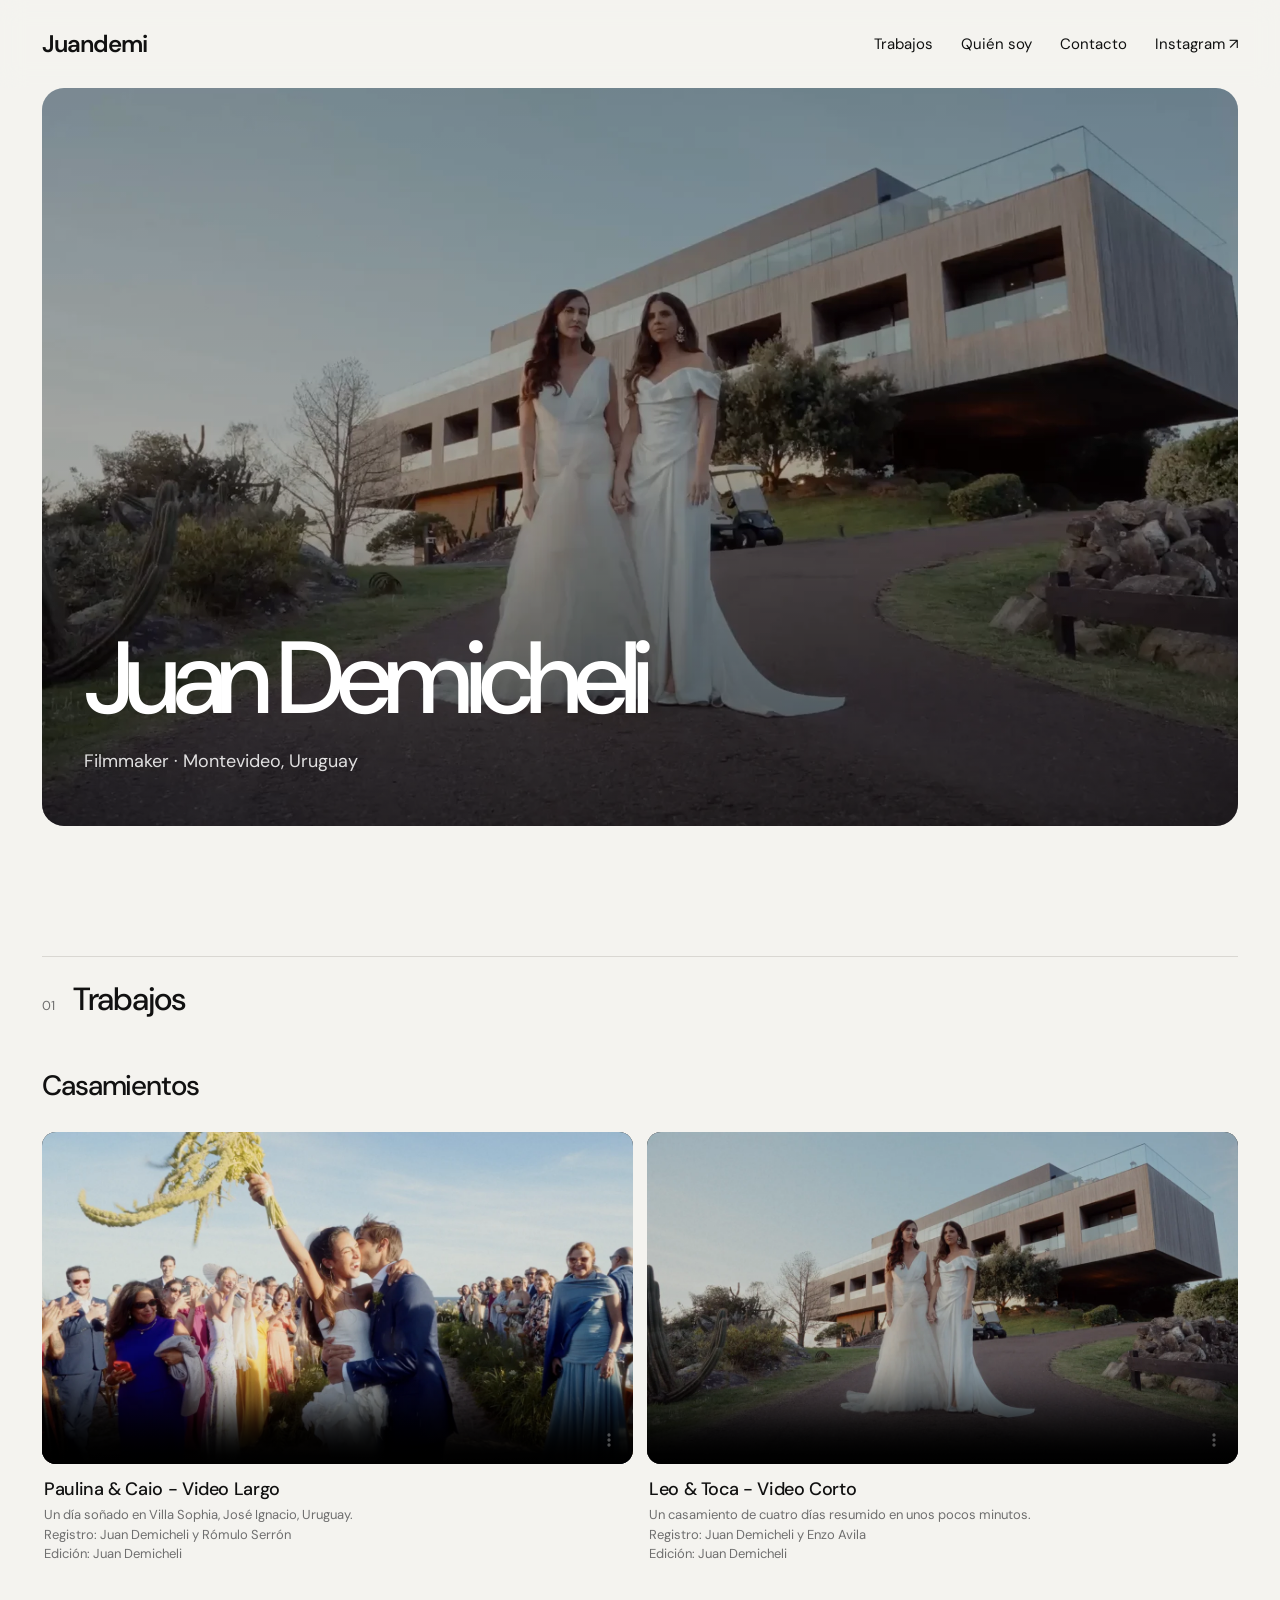
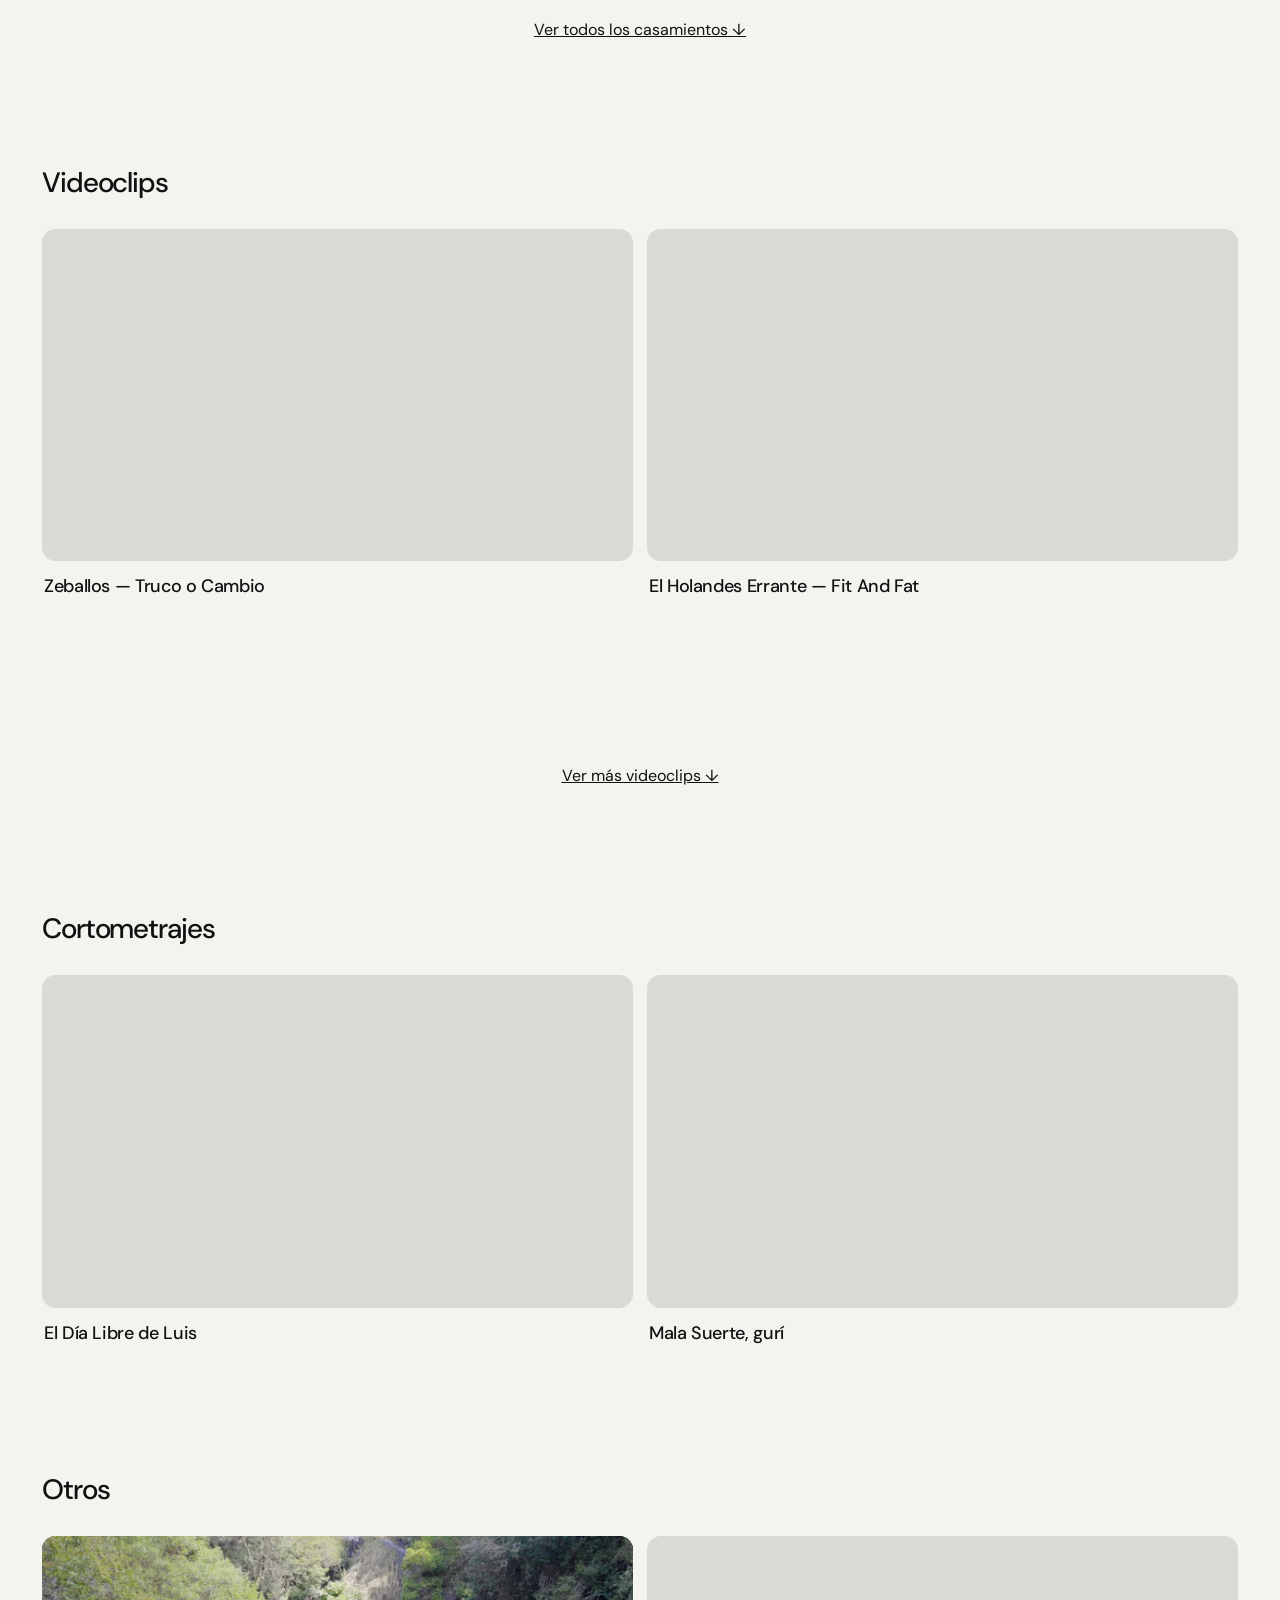
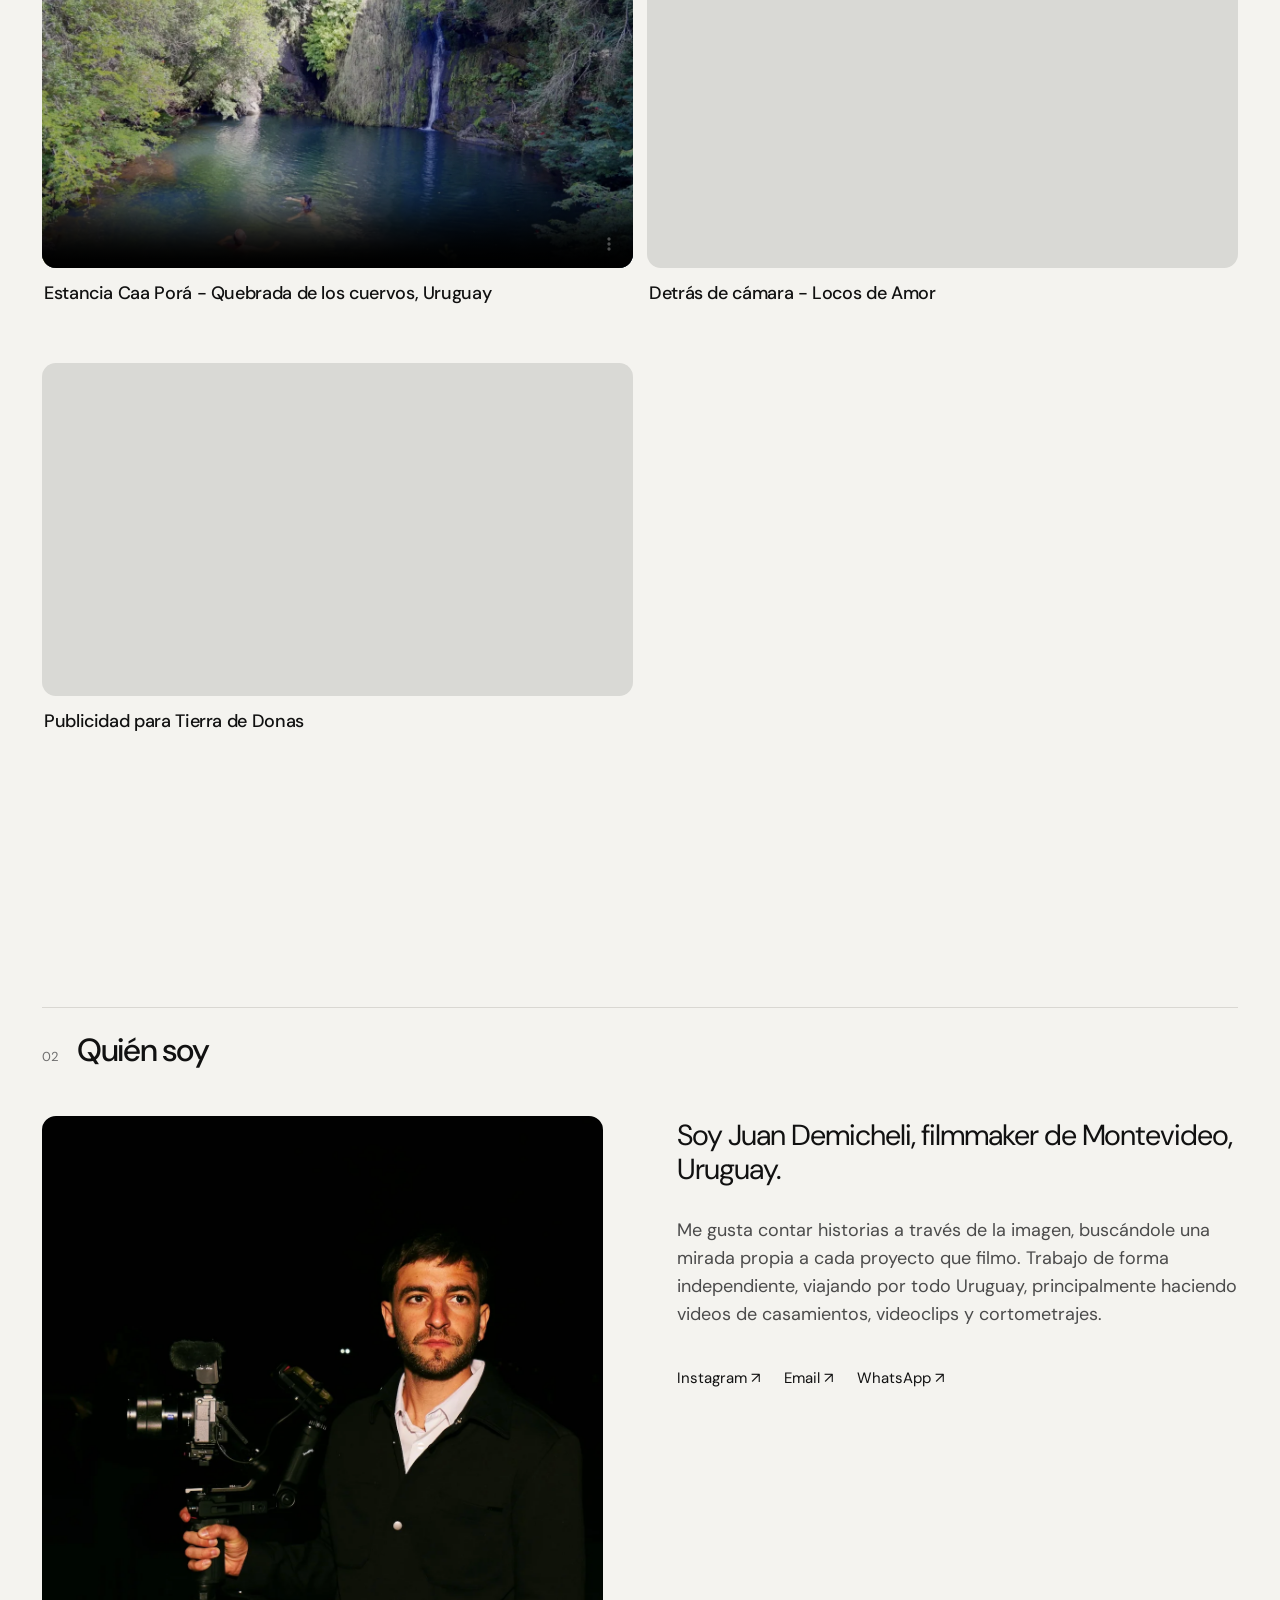
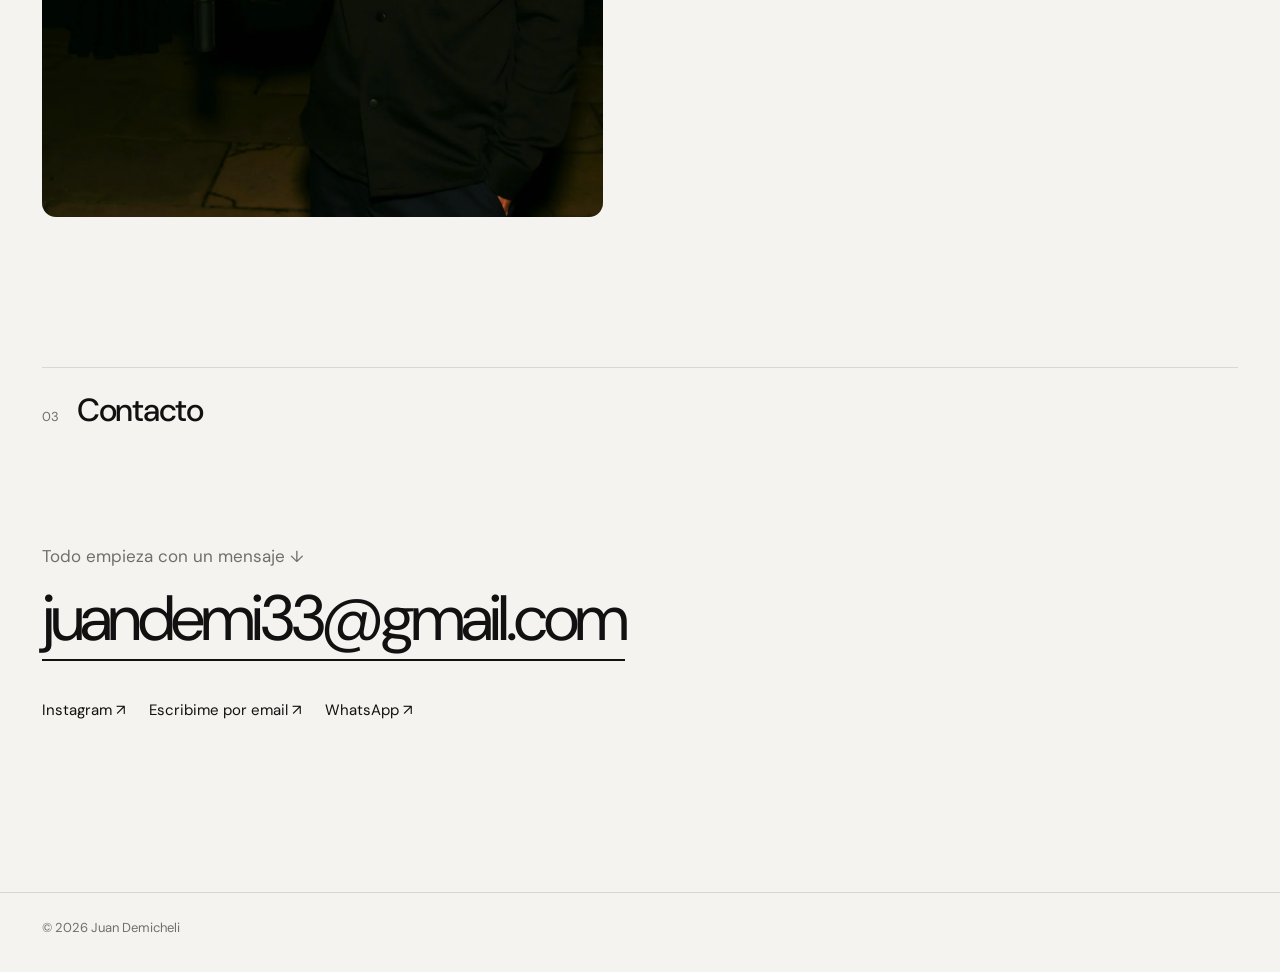
==== commit ece97dbf: "Add dedicated wedding films page" ====
--- a/index.html
+++ b/index.html
@@ -10,6 +10,7 @@
   <meta property="og:image" content="https://juandemi.com/assets/juan.webp">
   <meta property="og:url" content="https://juandemi.com">
   <meta property="og:type" content="website">
+  <link rel="canonical" href="https://juandemi.com/">
   <link rel="icon" type="image/png" href="assets/favicon.png?v=2">
   <link rel="preconnect" href="https://fonts.googleapis.com">
   <link rel="preconnect" href="https://fonts.gstatic.com" crossorigin>
@@ -35,7 +36,7 @@
 </head>
 <body>
 <header class="site-header">
-  <a class="logo" href="#">Juandemi</a>
+  <a class="logo" href="/">Juandemi</a>
   <nav class="main-nav">
     <a href="#trabajos">Trabajos</a>
     <a href="#quien-soy">Quién soy</a>
@@ -47,7 +48,7 @@
 <main id="inicio">
   <section class="hero">
     <video class="hero-video" autoplay muted loop playsinline preload="metadata" poster="assets/hero-poster.webp">
-      <source src="assets/hero.mp4" type="video/mp4">
+      <source src="https://videos.juandemi.com/VideoWebInicioV2.mov" type="video/mp4">
     </video>
     <div class="hero-overlay"></div>
     <div class="hero-content">
@@ -108,78 +109,9 @@
           <div class="project-meta"><div><h4>Leo & Toca - Video Corto</h4><p>Un casamiento de cuatro días resumido en unos pocos minutos.<br>Registro: Juan Demicheli y Enzo Avila<br>Edición: Juan Demicheli</p></div><span></span></div>
         </article>
 
-        <article class="project">
-          <div class="video video-extra">
-  <video
-    controls
-    playsinline
-    preload="metadata"
-    poster="assets/CamilaFelipe.webp"
-  >
-    <source
-      src="https://videos.juandemi.com/CamilaFelipe.mp4"
-      type="video/mp4"
-    >
-    Tu navegador no puede reproducir este video.
-  </video>
-
-
-</div>
-          <div class="project-meta video-extra"><div><h4>Camila & Felipe - Video Corto</h4><p>Una ceremonia en el bosque que parece de película.<br>Registro: Juan Demicheli y Rómulo Serrón<br>Edición: Juan Demicheli</p></div><span></span></div>
-        </article>
-
-        <article class="project">
-          <div class="video video-extra"><video
-    controls
-    playsinline
-    preload="metadata"
-    poster="assets/GabiCaco.webp"
-  >
-    <source
-      src="https://videos.juandemi.com/Gabi_Caco_Fixed_WEB.mp4"
-      type="video/mp4"
-    >
-    Tu navegador no puede reproducir este video.
-  </video></div>
-          <div class="project-meta video-extra"><div><h4>Gabi & Caco - Teaser</h4><p>Una boda en la estancia Vik, José Ignacio, Uruguay.<br>Registro: Juan Demicheli y Gabriel Mendez<br>Edición: Juan Demicheli</p></div><span></span></div>
-        </article>
-
-        <article class="project">
-          <div class="video video-extra"><video
-    controls
-    playsinline
-    preload="metadata"
-    poster="assets/LuanaMau.webp"
-  >
-    <source
-      src="https://videos.juandemi.com/LuannaMaurelio.mp4"
-      type="video/mp4"
-    >
-    Tu navegador no puede reproducir este video.
-  </video></div>
-          <div class="project-meta video-extra"><div><h4>Luanna & Maurelio - Video Largo</h4><p>Un casamiento en la estancia Luz Culinary Wine Lodge.<br>Registro: Juan Demicheli y Rómulo Serrón<br>Edición: Juan Demicheli</p></div><span></span></div>
-        </article>
-        <article class="project">
-          <div class="video video-extra"><video
-    controls
-    playsinline
-    preload="metadata"
-    poster="assets/MartinaPreston.webp"
-  >
-    <source
-      src="https://videos.juandemi.com/MartinaPreston.mp4"
-      type="video/mp4"
-    >
-    Tu navegador no puede reproducir este video.
-  </video></div>
-          <div class="project-meta video-extra"><div><h4>Martina & Preston - Video Largo</h4><p>Un casamiento en Estancia Aguaverde, Punta del Este, Uruguay.<br>Registro: Juan Demicheli y Gabriel Mendez<br>Edición: Juan Demicheli</p></div><span></span></div>
-       
-       
-       
-        </article>
-        <button class="ver-mas" type="button">
-  Ver más casamientos ↓
-</button>
+        <a class="ver-mas" href="casamientos/">
+          Ver todos los casamientos <span class="flecha-abajo" aria-hidden="true">&#x2193;&#xFE0E;</span>
+        </a>
 
       </div>
 
@@ -310,7 +242,7 @@
 
 <script>
   
-  const botonesVerMas = document.querySelectorAll(".ver-mas");
+  const botonesVerMas = document.querySelectorAll("button.ver-mas");
 
   botonesVerMas.forEach((boton) => {
     const grilla = boton.closest(".projects-grid");
@@ -353,4 +285,4 @@
 </script>
 
 </body>
-</html>+</html>
--- a/style.css
+++ b/style.css
@@ -150,3 +150,34 @@
   background: #111;
 }
 
+/* Página de casamientos */
+.wedding-intro{max-width:var(--max);margin:0 auto;padding:112px 42px 145px}
+.page-eyebrow{margin:0 0 36px;font-size:13px;letter-spacing:.08em;color:var(--muted)}
+.wedding-intro h1{max-width:1180px;margin-bottom:82px;font-size:clamp(58px,8vw,124px);line-height:.9}
+.wedding-intro-grid{display:grid;grid-template-columns:1fr 1fr;gap:74px;padding-top:24px;border-top:1px solid var(--line)}
+.wedding-lead{max-width:620px;margin:0;font-size:clamp(28px,3vw,48px);line-height:1.08;letter-spacing:-.045em}
+.wedding-description{max-width:580px;color:#4b4b4b;font-size:18px;line-height:1.55}
+.wedding-description p{margin:0 0 22px}
+.inline-link{display:inline-block;margin-top:16px;color:var(--text);font-size:16px;border-bottom:1px solid var(--text);padding-bottom:3px}
+.inline-link:hover{opacity:.55}
+.wedding-work{max-width:var(--max);margin:0 auto;padding:0 42px 150px}
+.wedding-grid{gap:70px 14px}
+.wedding-grid .project-meta h3{margin:0 0 2px;font-size:18px;font-weight:500;letter-spacing:-.02em}
+.wedding-contact{padding-bottom:145px}
+
+@media(max-width:920px){
+  .wedding-intro{padding:72px 20px 105px}
+  .wedding-intro h1{margin-bottom:58px;font-size:clamp(50px,13vw,82px)}
+  .wedding-intro-grid{grid-template-columns:1fr;gap:34px}
+  .wedding-description{font-size:17px}
+  .wedding-work{padding:0 20px 105px}
+  .wedding-grid{gap:42px}
+  .wedding-contact{padding-bottom:100px}
+}
+
+@media(max-width:560px){
+  .wedding-intro{padding-top:54px}
+  .page-eyebrow{margin-bottom:28px}
+  .wedding-intro h1{font-size:clamp(48px,15vw,72px)}
+  .wedding-lead{font-size:30px}
+}
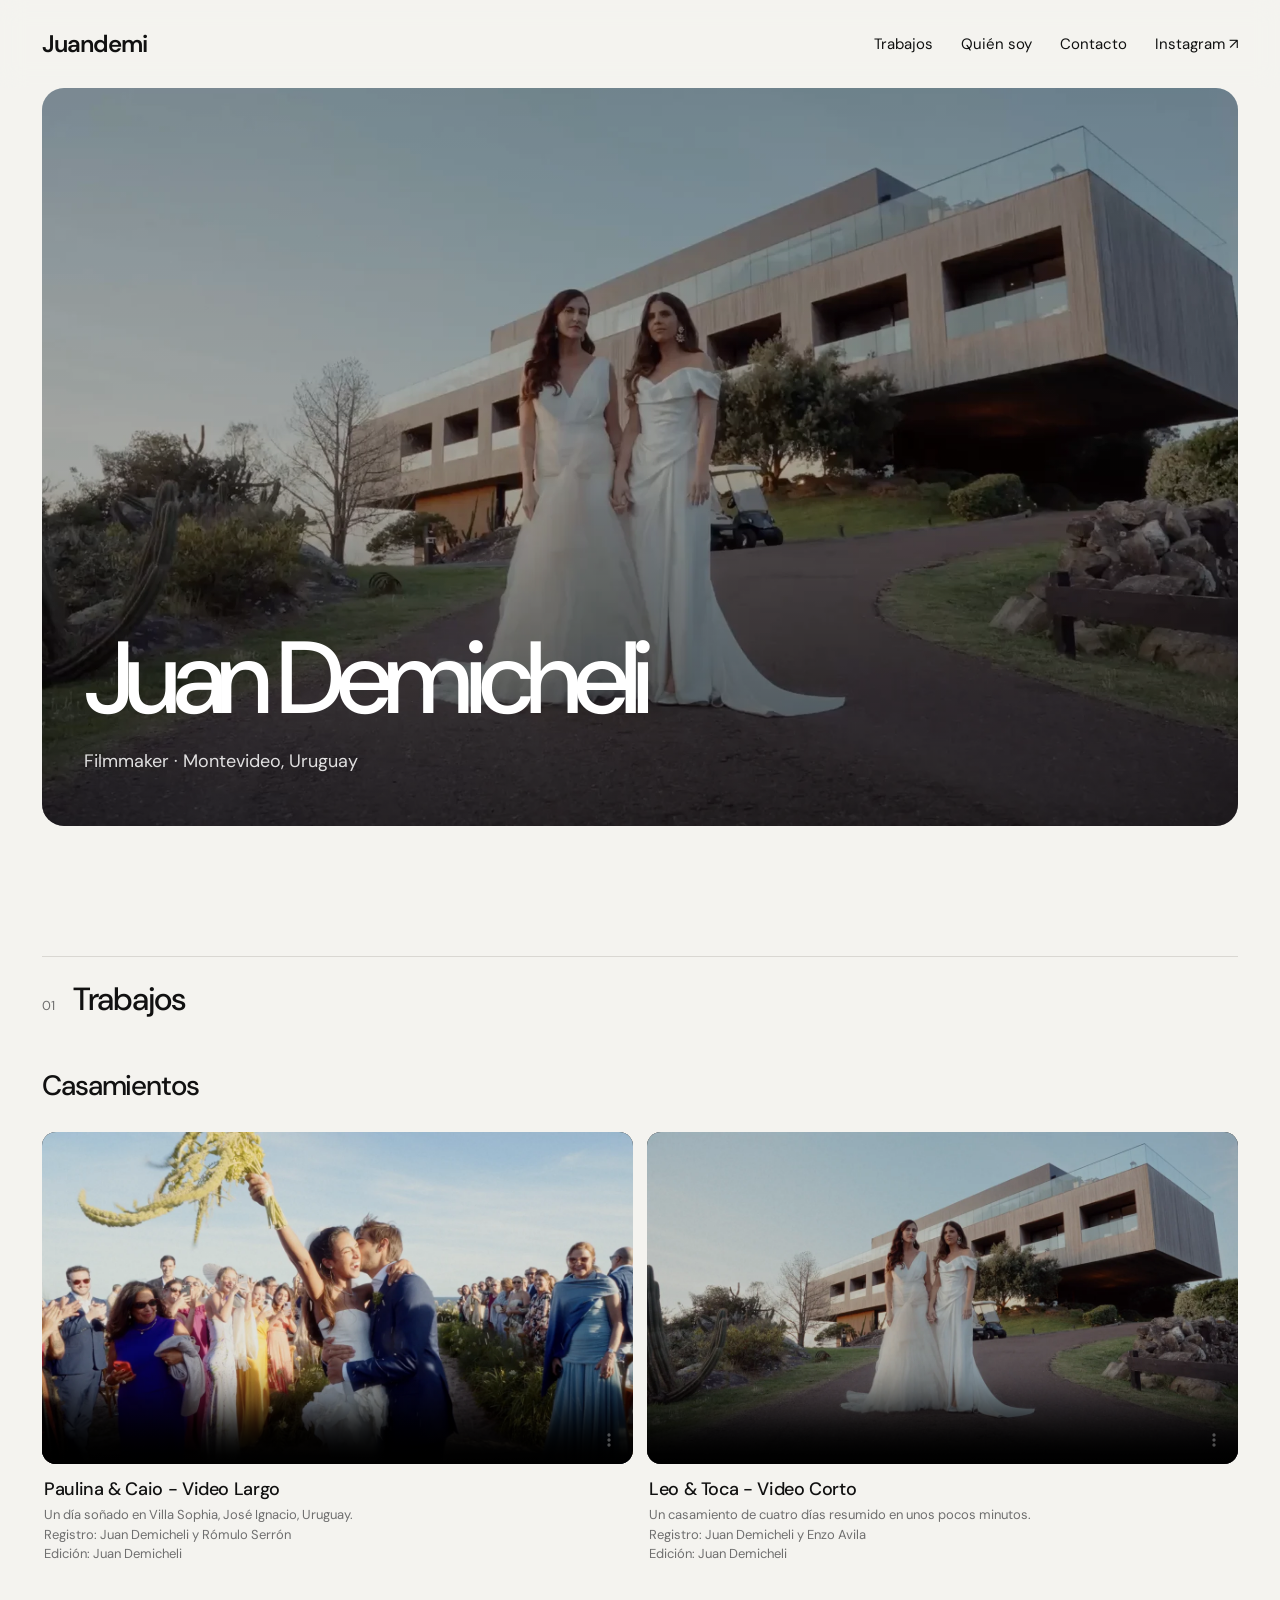
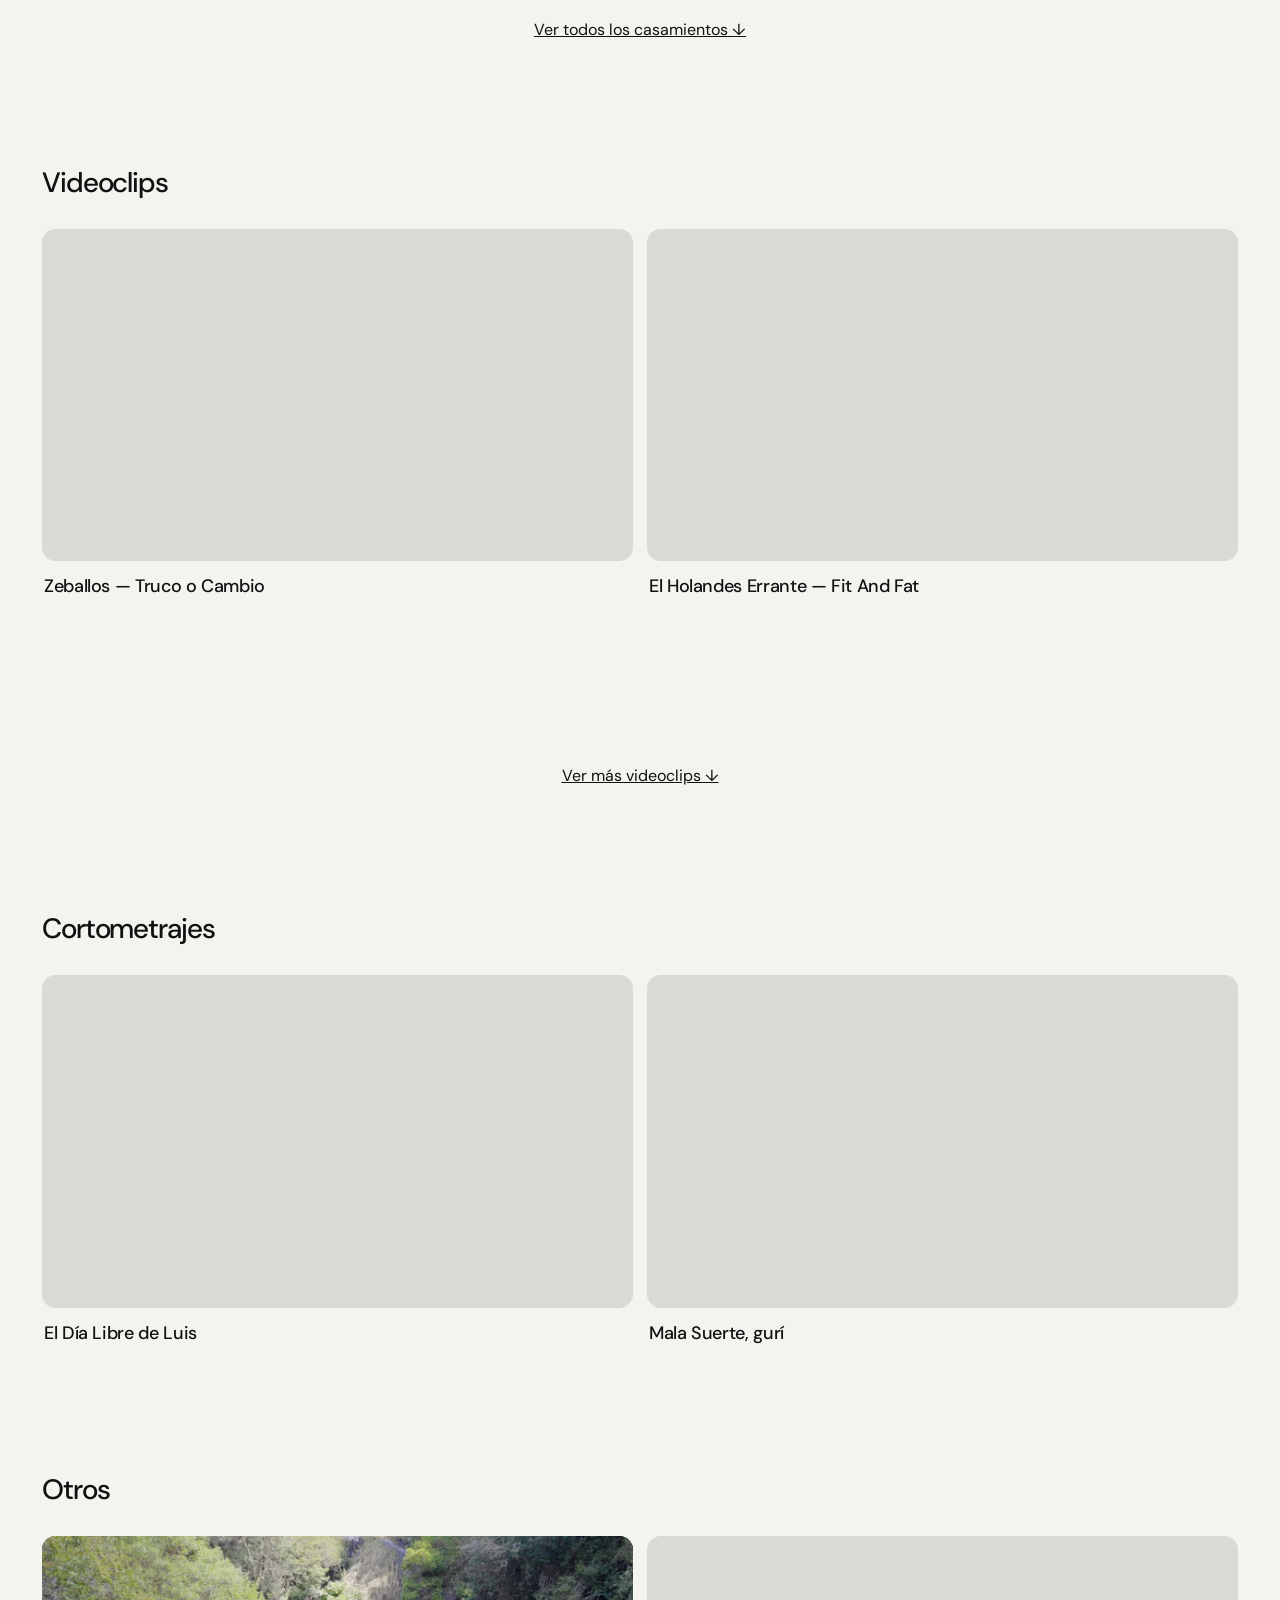
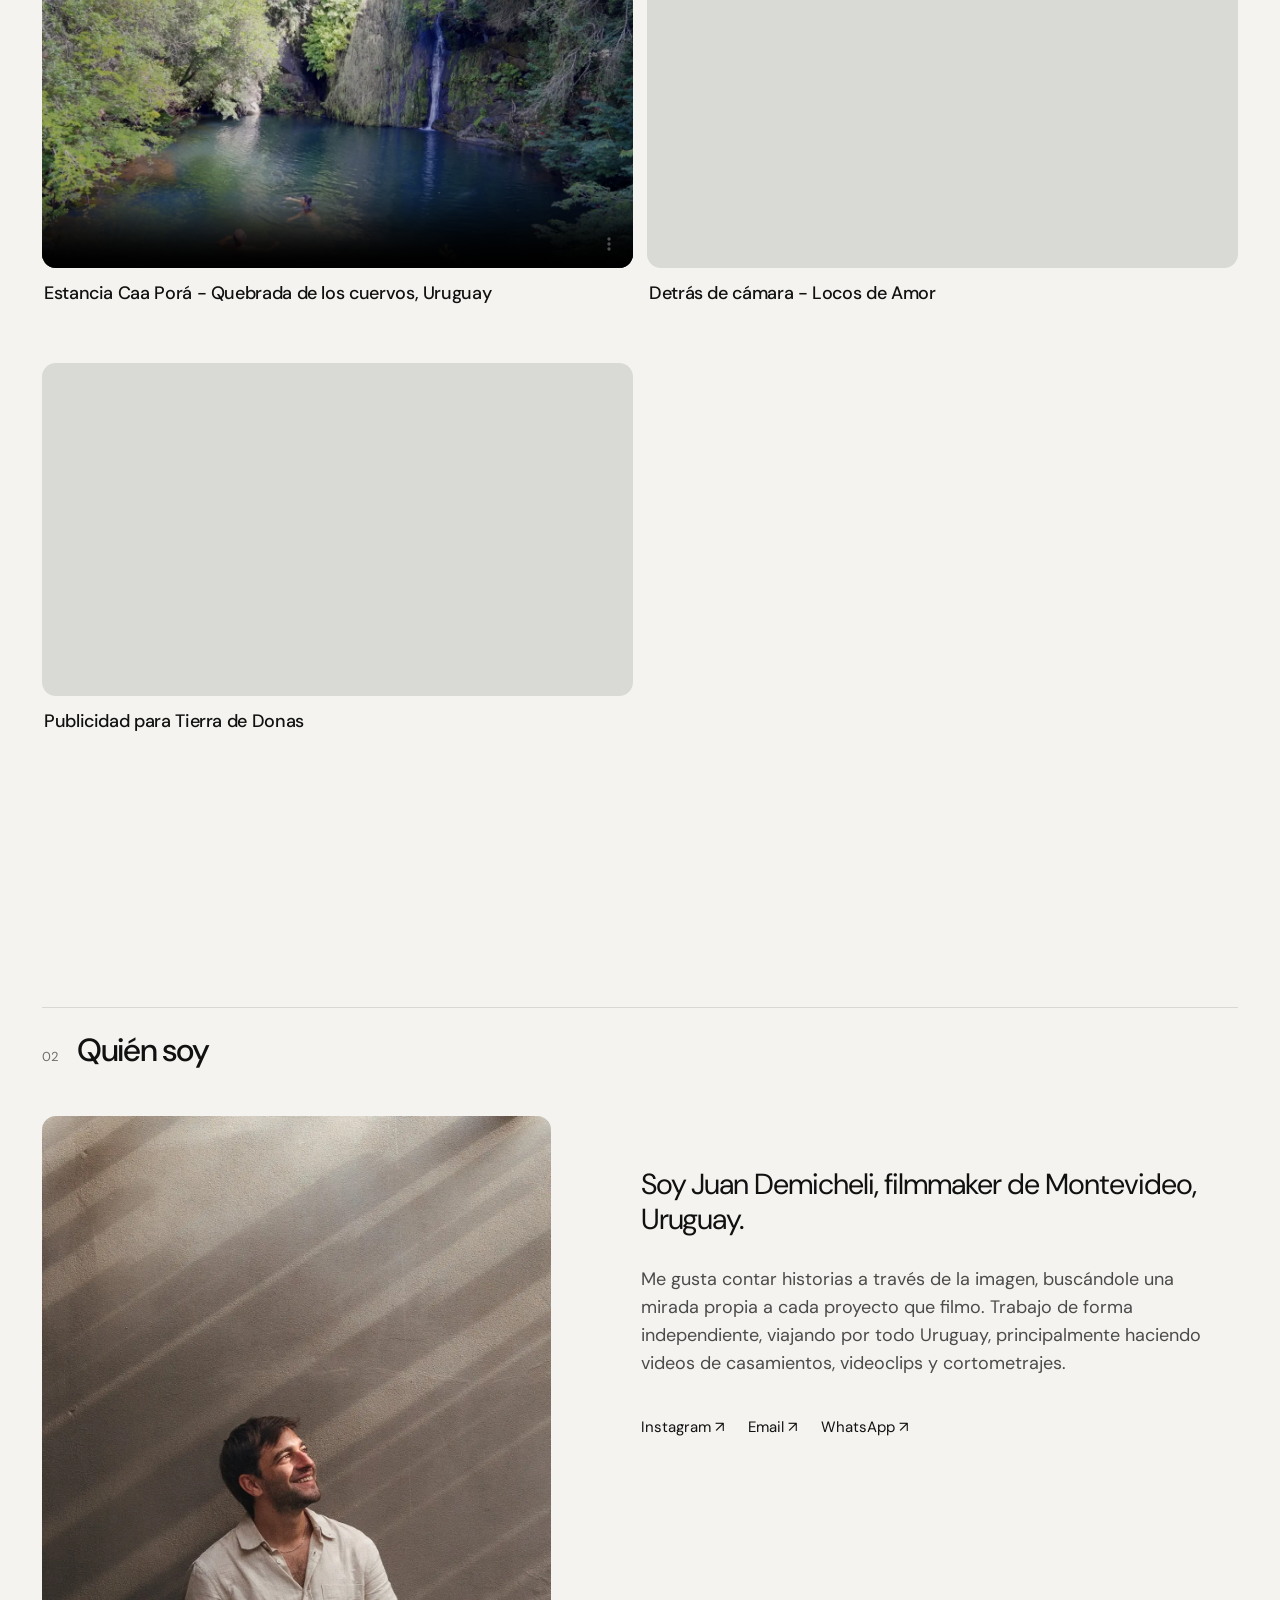
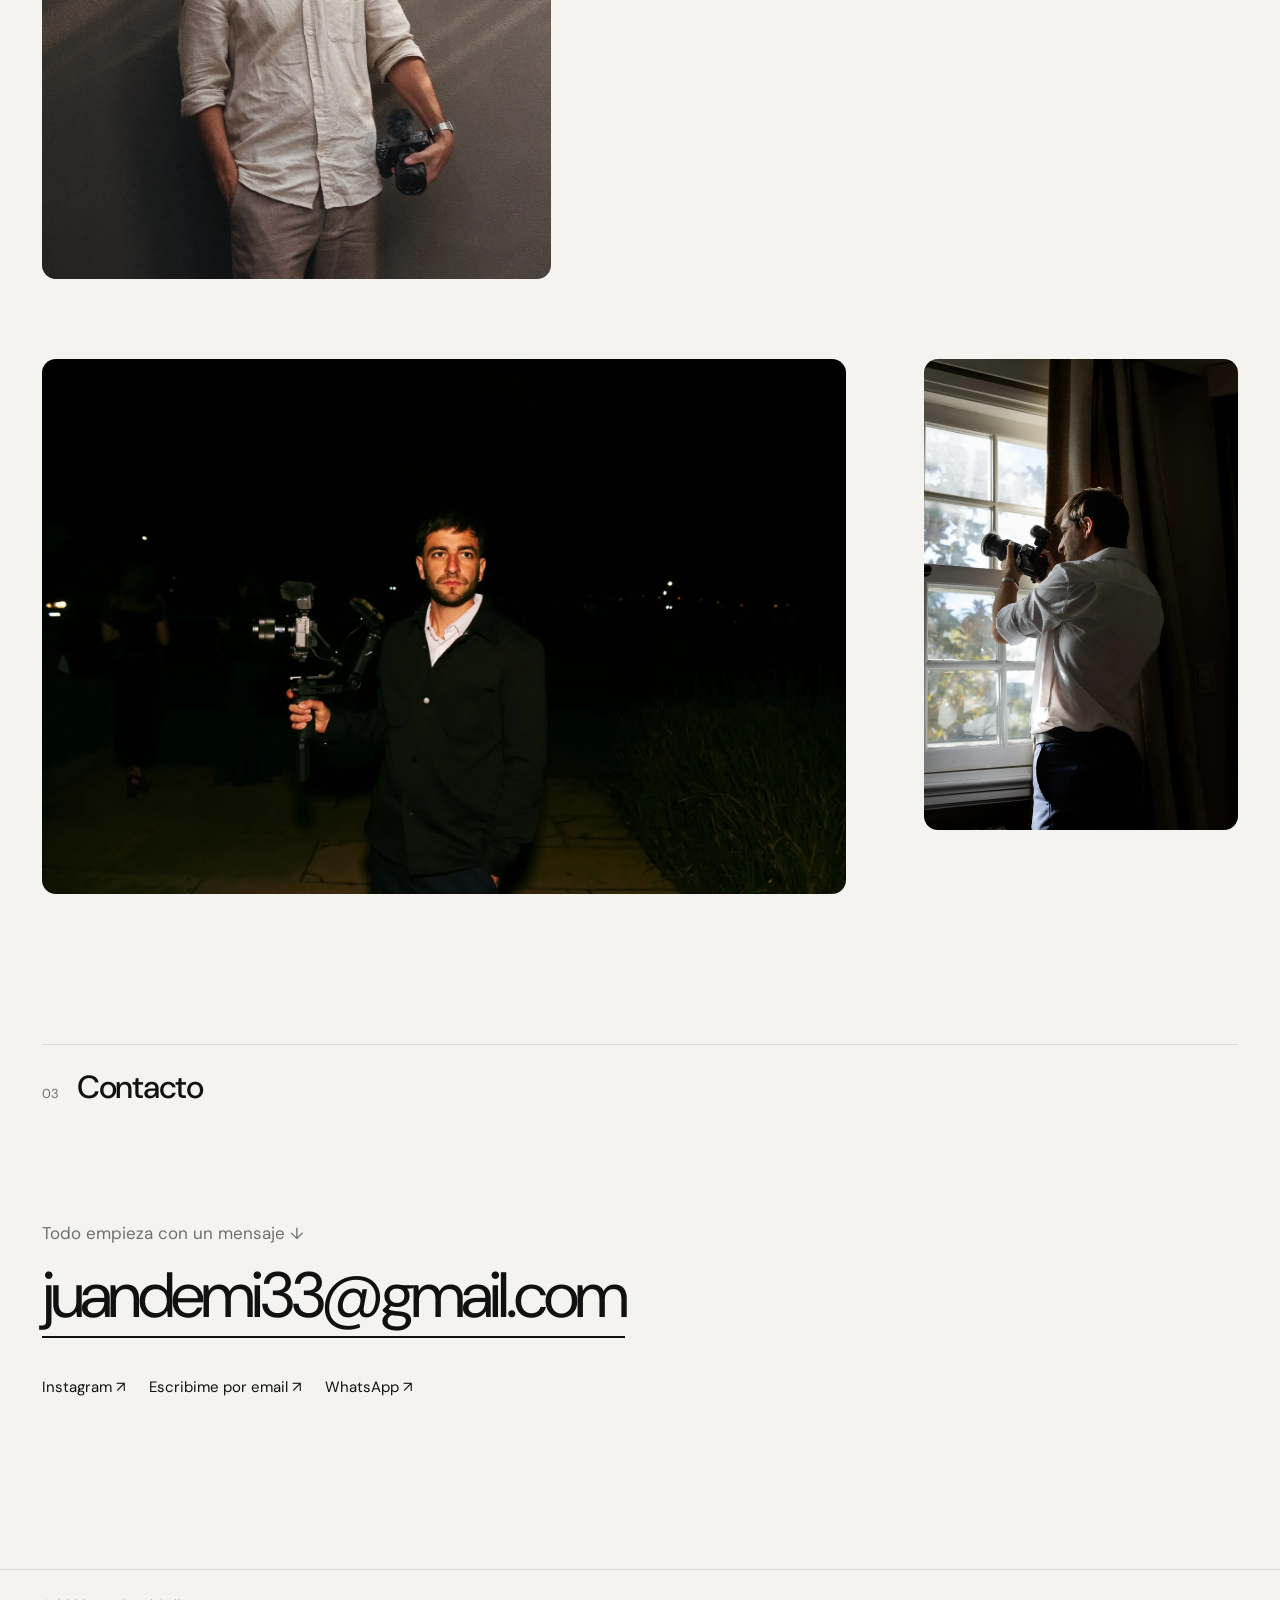
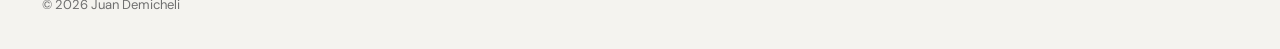
==== commit 4538d169: "Rediseñar sección Quién soy con galería editorial" ====
--- a/index.html
+++ b/index.html
@@ -203,7 +203,9 @@
   <section id="quien-soy" class="about">
     <div class="section-heading"><span>02</span><h2>Quién soy</h2></div>
     <div class="about-grid">
-      <div class="about-photo"><img src="assets/juan.webp" alt="Juan Demicheli - Filmmaker de Montevideo, Uruguay"><span></span></div>
+      <figure class="about-photo">
+        <img src="assets/juan-demicheli-retrato.webp" width="1200" height="1800" alt="Retrato de Juan Demicheli, filmmaker de Montevideo, Uruguay" loading="lazy" decoding="async">
+      </figure>
       <div class="about-copy">
         <p class="lead">Soy Juan Demicheli, filmmaker de Montevideo, Uruguay.</p>
         <p>Me gusta contar historias a través de la imagen, buscándole una mirada propia a cada proyecto que filmo. Trabajo de forma independiente, viajando por todo Uruguay, principalmente haciendo videos de casamientos, videoclips y cortometrajes.</p>
@@ -216,6 +218,14 @@
   WhatsApp ↗&#xfe0e
 </a></div>
       </div>
+    </div>
+    <div class="about-gallery" aria-label="Juan Demicheli trabajando">
+      <figure class="about-shot about-shot--wide">
+        <img src="assets/juan-demicheli-filmando-noche.webp" width="1800" height="1197" alt="Juan Demicheli filmando un casamiento de noche" loading="lazy" decoding="async">
+      </figure>
+      <figure class="about-shot about-shot--vertical">
+        <img src="assets/juan-demicheli-filmando.webp" width="1200" height="1800" alt="Juan Demicheli trabajando con su cámara junto a una ventana" loading="lazy" decoding="async">
+      </figure>
     </div>
   </section>
 
--- a/style.css
+++ b/style.css
@@ -151,14 +151,18 @@
 }
 
 /* Página de casamientos */
-.wedding-intro{max-width:var(--max);margin:0 auto;padding:112px 42px 145px}
-.page-eyebrow{margin:0 0 36px;font-size:13px;letter-spacing:.08em;color:var(--muted)}
-.wedding-intro h1{max-width:1180px;margin-bottom:82px;font-size:clamp(58px,8vw,124px);line-height:.9}
-.wedding-intro-grid{display:grid;grid-template-columns:1fr 1fr;gap:74px;padding-top:24px;border-top:1px solid var(--line)}
+.wedding-intro{max-width:var(--max);margin:0 auto 130px;padding:52px 42px 0}
+.wedding-intro>h1{margin:0 0 30px;font-size:clamp(38px,4vw,62px);line-height:1;letter-spacing:-.055em}
+.wedding-hero{position:relative;min-height:76vh;display:flex;align-items:flex-end}
+.wedding-hero-video,.wedding-hero-overlay{position:absolute;inset:0;width:100%;height:100%;border-radius:22px}
+.wedding-hero-video{object-fit:cover;background:#171717;pointer-events:none}
+.wedding-hero-overlay{background:linear-gradient(to top,rgba(0,0,0,.74),rgba(0,0,0,.22) 60%,rgba(0,0,0,.25));pointer-events:none}
+.wedding-intro-content{position:relative;z-index:2;width:100%;padding:52px 42px;color:#fff}
+.wedding-intro-grid{display:grid;grid-template-columns:1fr 1fr;gap:74px;padding-top:24px;border-top:1px solid rgba(255,255,255,.38)}
 .wedding-lead{max-width:620px;margin:0;font-size:clamp(28px,3vw,48px);line-height:1.08;letter-spacing:-.045em}
-.wedding-description{max-width:580px;color:#4b4b4b;font-size:18px;line-height:1.55}
+.wedding-description{max-width:580px;color:rgba(255,255,255,.84);font-size:18px;line-height:1.55}
 .wedding-description p{margin:0 0 22px}
-.inline-link{display:inline-block;margin-top:16px;color:var(--text);font-size:16px;border-bottom:1px solid var(--text);padding-bottom:3px}
+.inline-link{display:inline-block;margin-top:16px;color:#fff;font-size:16px;border-bottom:1px solid rgba(255,255,255,.8);padding-bottom:3px}
 .inline-link:hover{opacity:.55}
 .wedding-work{max-width:var(--max);margin:0 auto;padding:0 42px 150px}
 .wedding-grid{gap:70px 14px}
@@ -166,8 +170,10 @@
 .wedding-contact{padding-bottom:145px}
 
 @media(max-width:920px){
-  .wedding-intro{padding:72px 20px 105px}
-  .wedding-intro h1{margin-bottom:58px;font-size:clamp(50px,13vw,82px)}
+  .wedding-intro{margin-bottom:95px;padding:42px 20px 0}
+  .wedding-intro>h1{margin-bottom:24px;font-size:clamp(34px,7vw,52px)}
+  .wedding-hero{min-height:78vh}
+  .wedding-intro-content{padding:40px 24px}
   .wedding-intro-grid{grid-template-columns:1fr;gap:34px}
   .wedding-description{font-size:17px}
   .wedding-work{padding:0 20px 105px}
@@ -176,8 +182,83 @@
 }
 
 @media(max-width:560px){
-  .wedding-intro{padding-top:54px}
-  .page-eyebrow{margin-bottom:28px}
-  .wedding-intro h1{font-size:clamp(48px,15vw,72px)}
-  .wedding-lead{font-size:30px}
-}
+  .wedding-intro{padding-top:32px}
+  .wedding-intro>h1{font-size:34px}
+  .wedding-hero{min-height:calc(100svh - 145px)}
+  .wedding-intro-content{padding:30px 24px}
+  .wedding-intro-grid{gap:22px;padding-top:18px}
+  .wedding-lead{font-size:27px}
+  .wedding-description{font-size:15px;line-height:1.45}
+  .wedding-description p{margin-bottom:14px}
+  .inline-link{margin-top:6px;font-size:15px}
+}
+
+
+/* Composición editorial de la sección Quién soy */
+.about-grid{
+  grid-template-columns:minmax(0,.92fr) minmax(0,1.08fr);
+  gap:clamp(48px,7vw,112px);
+}
+.about-photo{
+  margin:0;
+  aspect-ratio:2/3;
+}
+.about-photo img{
+  object-position:center;
+}
+.about-copy{
+  padding-top:clamp(18px,4vw,64px);
+}
+.about-gallery{
+  display:grid;
+  grid-template-columns:minmax(0,1.55fr) minmax(280px,.72fr);
+  gap:18px;
+  align-items:start;
+  margin-top:80px;
+}
+.about-shot{
+  margin:0;
+  overflow:hidden;
+  border-radius:14px;
+  background:#d9d9d5;
+}
+.about-shot--wide{
+  aspect-ratio:1800/1197;
+}
+.about-shot--vertical{
+  width:84%;
+  aspect-ratio:2/3;
+  justify-self:end;
+}
+.about-shot img{
+  width:100%;
+  height:100%;
+  object-fit:cover;
+  display:block;
+}
+@media(max-width:920px){
+  .about-grid{
+    grid-template-columns:1fr;
+    gap:36px;
+  }
+  .about-copy{
+    max-width:680px;
+    padding-top:0;
+  }
+  .about-gallery{
+    grid-template-columns:1fr;
+    gap:20px;
+    margin-top:48px;
+  }
+  .about-shot--vertical{
+    width:82%;
+  }
+}
+@media(max-width:560px){
+  .about-gallery{
+    margin-top:38px;
+  }
+  .about-shot--vertical{
+    width:86%;
+  }
+}
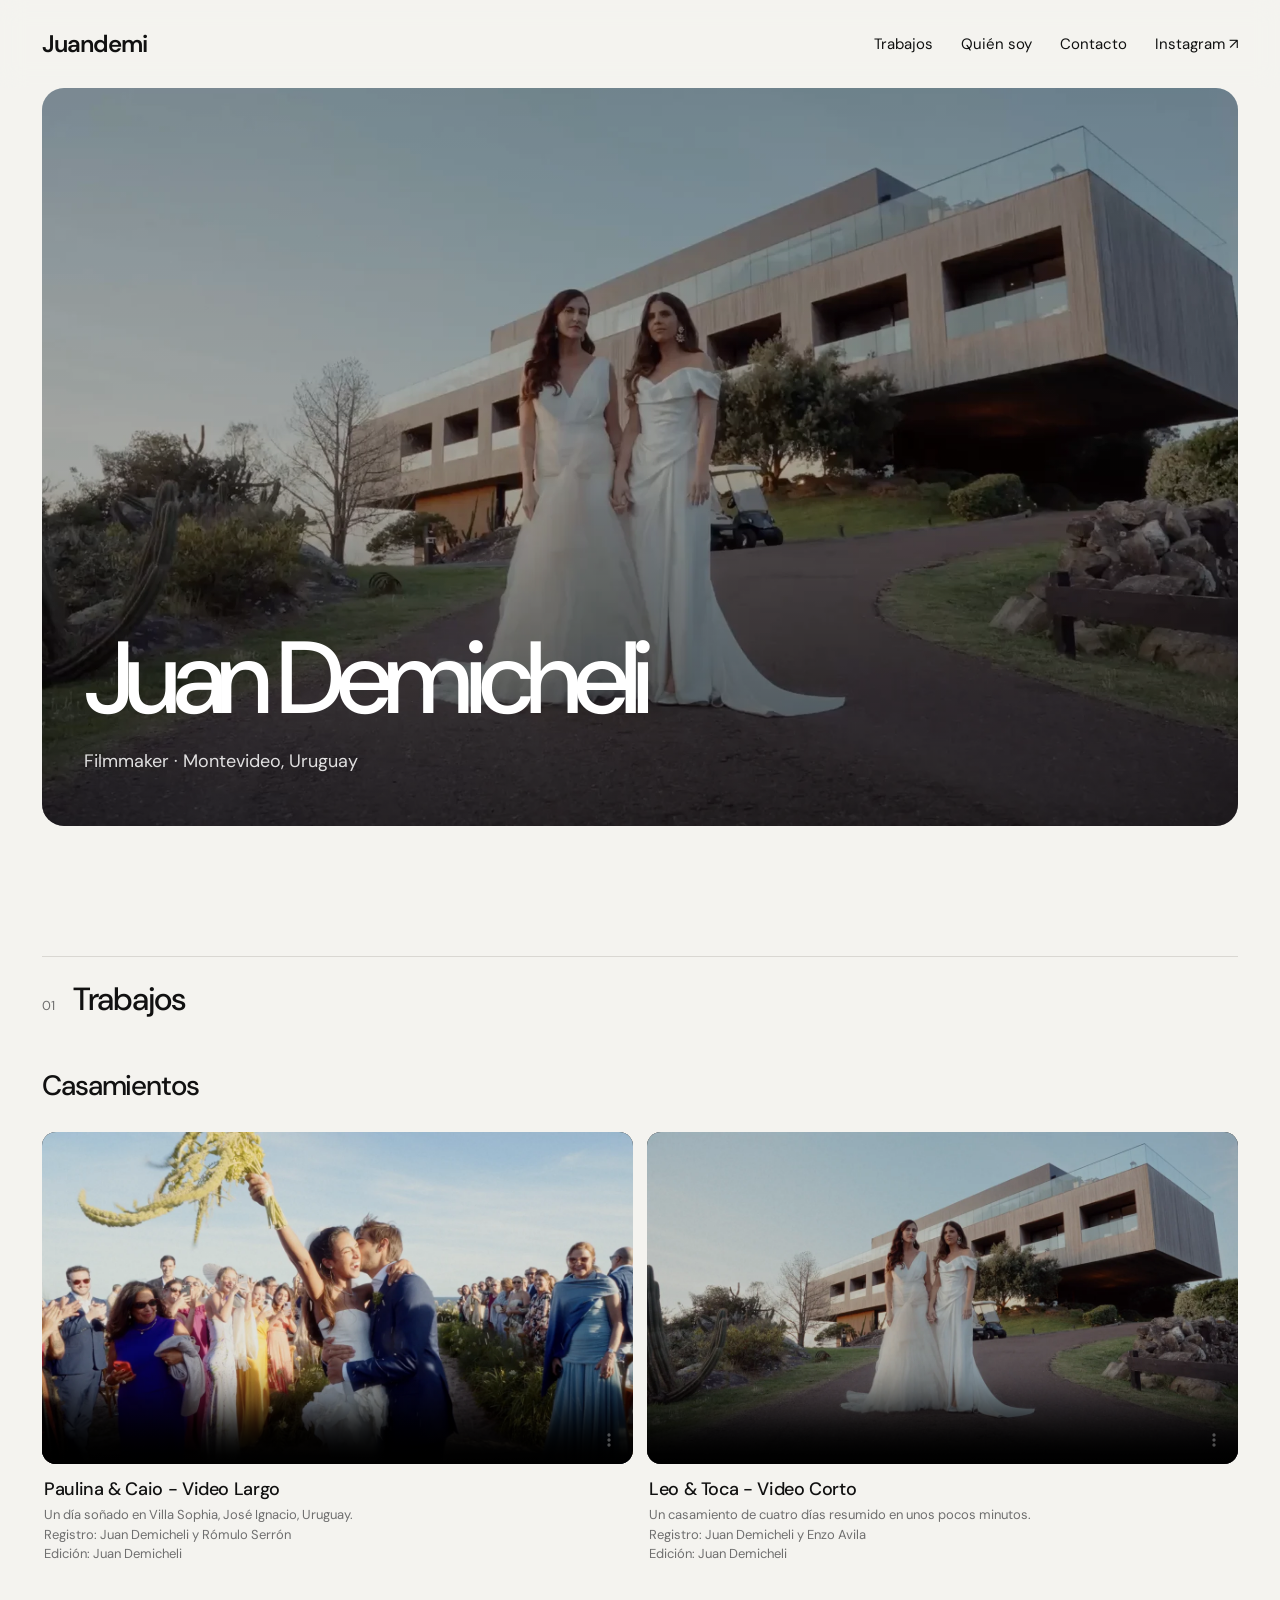
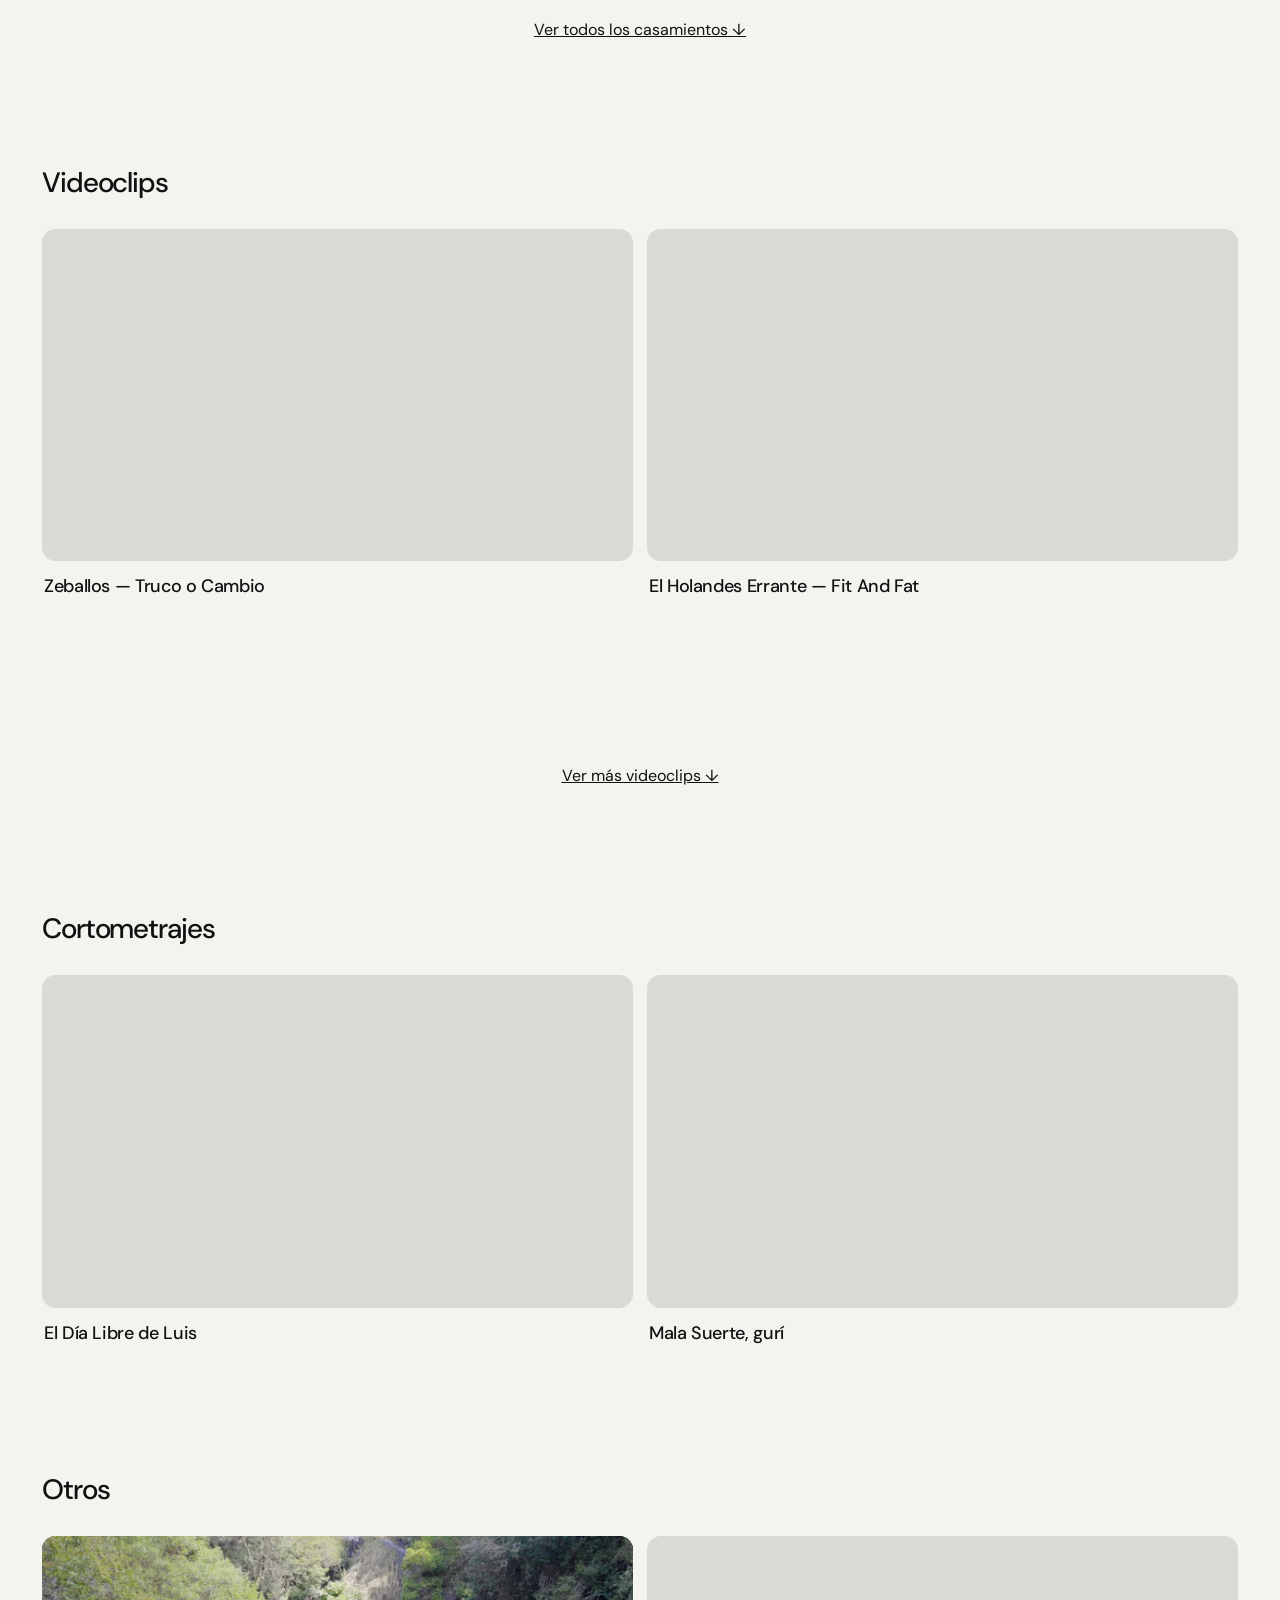
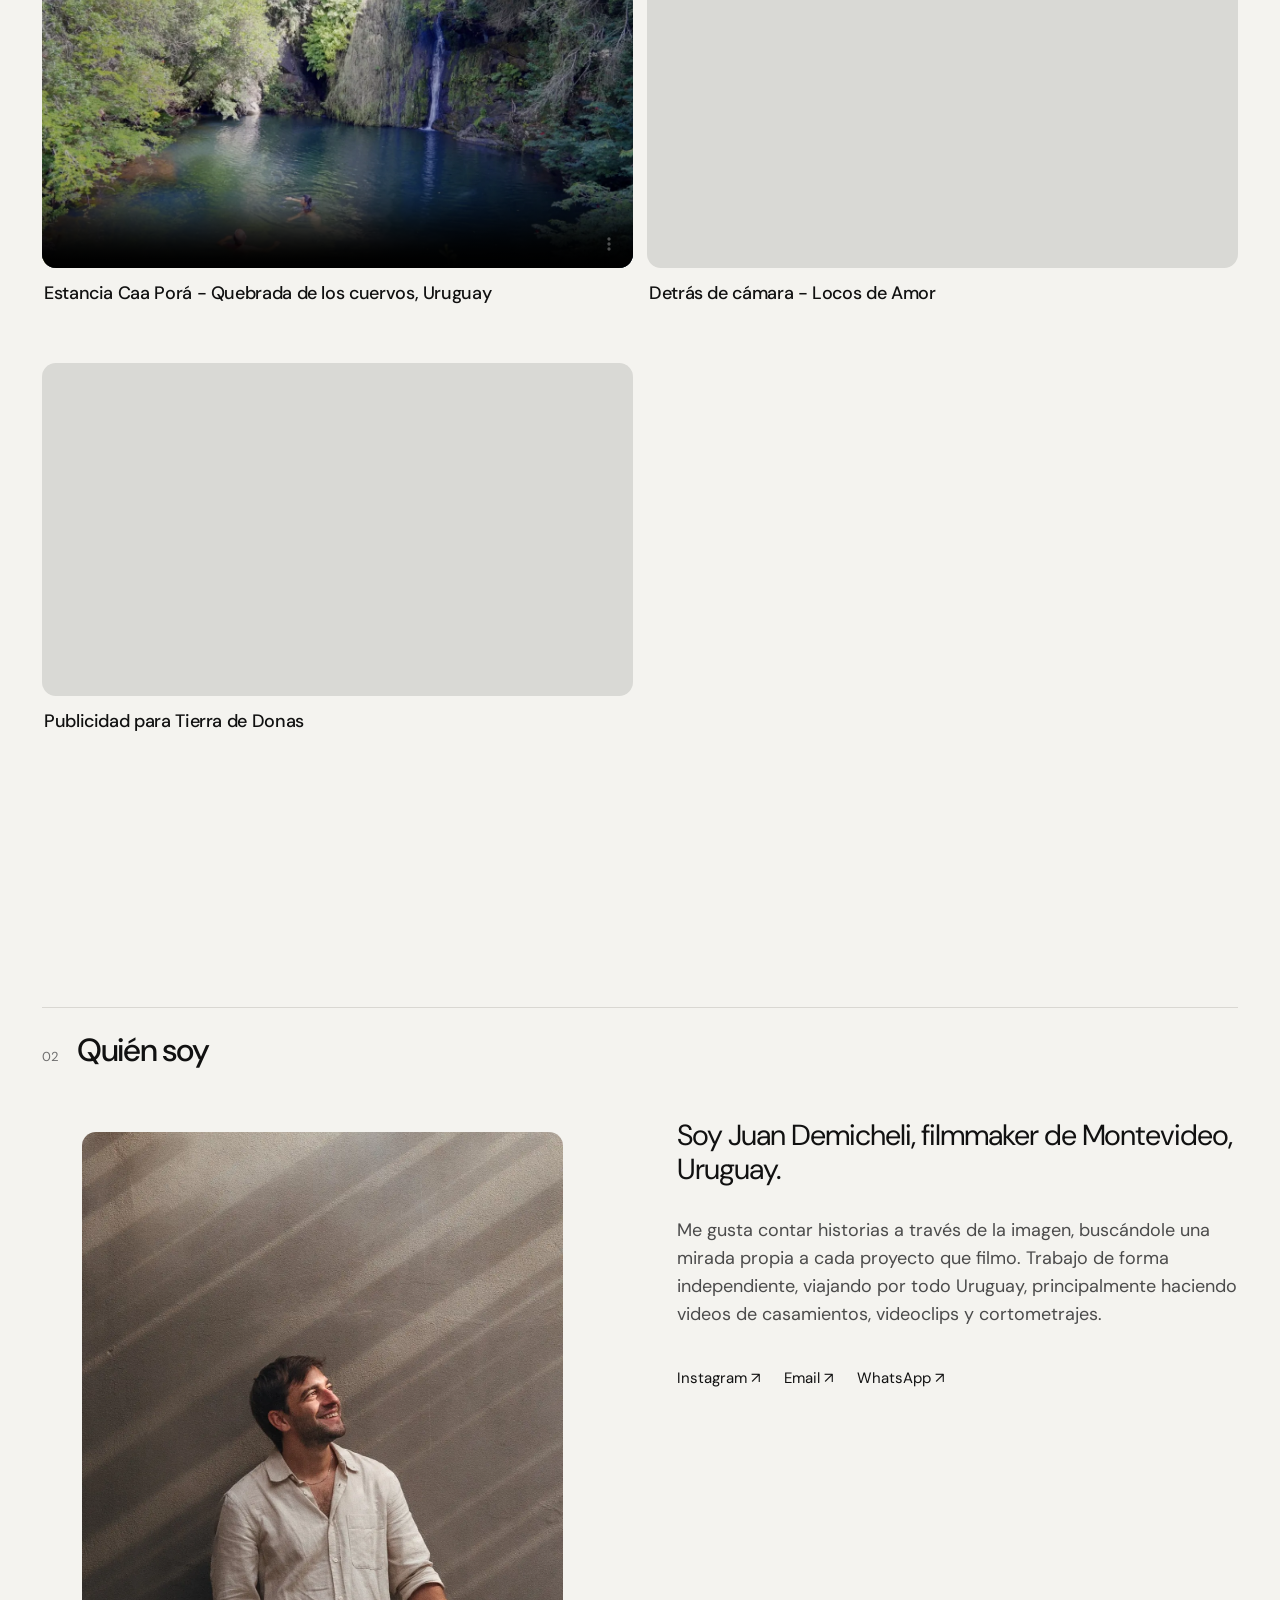
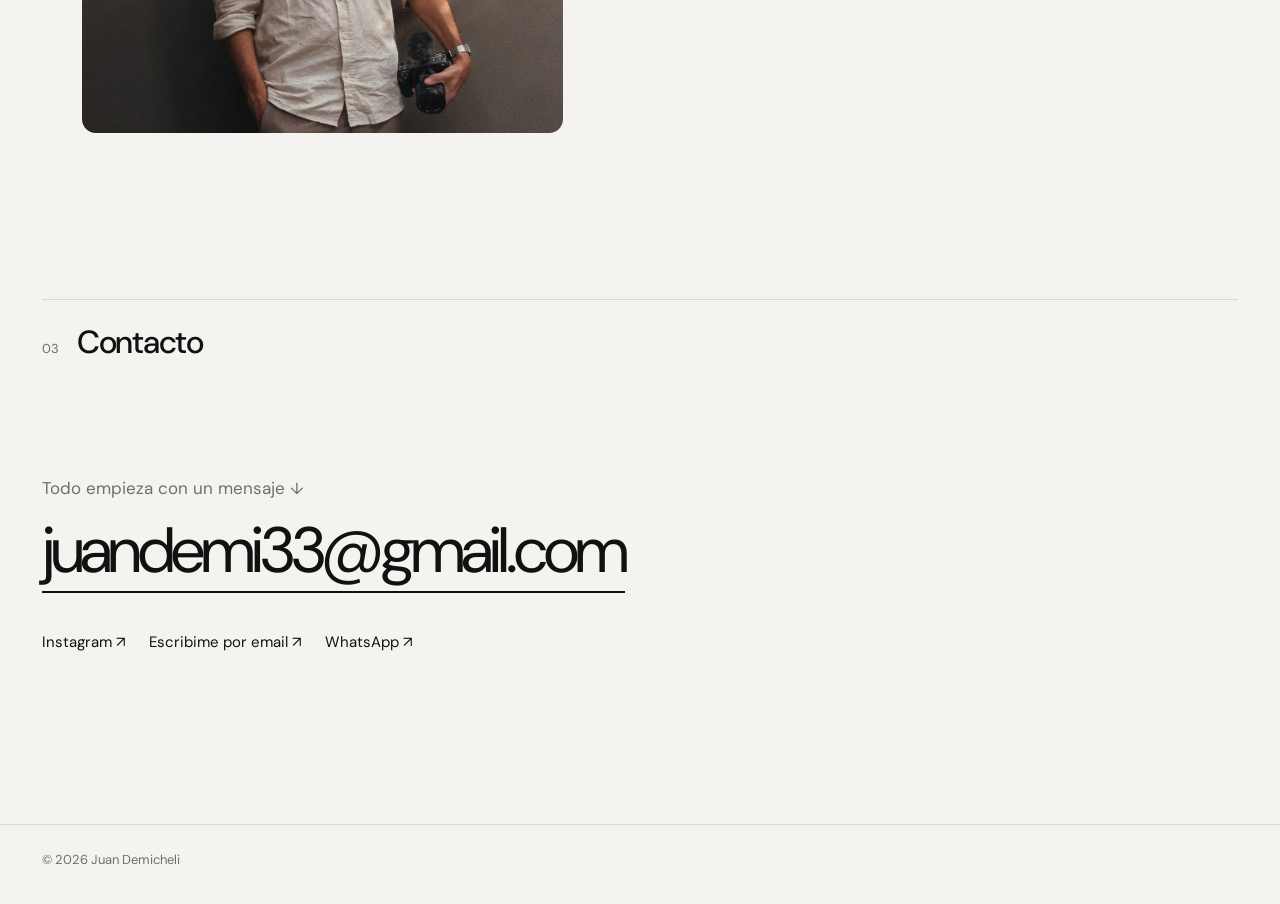
==== commit 03d4d043: "Simplificar Quién soy a un único retrato" ====
--- a/index.html
+++ b/index.html
@@ -219,14 +219,6 @@
 </a></div>
       </div>
     </div>
-    <div class="about-gallery" aria-label="Juan Demicheli trabajando">
-      <figure class="about-shot about-shot--wide">
-        <img src="assets/juan-demicheli-filmando-noche.webp" width="1800" height="1197" alt="Juan Demicheli filmando un casamiento de noche" loading="lazy" decoding="async">
-      </figure>
-      <figure class="about-shot about-shot--vertical">
-        <img src="assets/juan-demicheli-filmando.webp" width="1200" height="1800" alt="Juan Demicheli trabajando con su cámara junto a una ventana" loading="lazy" decoding="async">
-      </figure>
-    </div>
   </section>
 
   <section id="contacto" class="contact-section">
--- a/style.css
+++ b/style.css
@@ -192,73 +192,3 @@
   .wedding-description p{margin-bottom:14px}
   .inline-link{margin-top:6px;font-size:15px}
 }
-
-
-/* Composición editorial de la sección Quién soy */
-.about-grid{
-  grid-template-columns:minmax(0,.92fr) minmax(0,1.08fr);
-  gap:clamp(48px,7vw,112px);
-}
-.about-photo{
-  margin:0;
-  aspect-ratio:2/3;
-}
-.about-photo img{
-  object-position:center;
-}
-.about-copy{
-  padding-top:clamp(18px,4vw,64px);
-}
-.about-gallery{
-  display:grid;
-  grid-template-columns:minmax(0,1.55fr) minmax(280px,.72fr);
-  gap:18px;
-  align-items:start;
-  margin-top:80px;
-}
-.about-shot{
-  margin:0;
-  overflow:hidden;
-  border-radius:14px;
-  background:#d9d9d5;
-}
-.about-shot--wide{
-  aspect-ratio:1800/1197;
-}
-.about-shot--vertical{
-  width:84%;
-  aspect-ratio:2/3;
-  justify-self:end;
-}
-.about-shot img{
-  width:100%;
-  height:100%;
-  object-fit:cover;
-  display:block;
-}
-@media(max-width:920px){
-  .about-grid{
-    grid-template-columns:1fr;
-    gap:36px;
-  }
-  .about-copy{
-    max-width:680px;
-    padding-top:0;
-  }
-  .about-gallery{
-    grid-template-columns:1fr;
-    gap:20px;
-    margin-top:48px;
-  }
-  .about-shot--vertical{
-    width:82%;
-  }
-}
-@media(max-width:560px){
-  .about-gallery{
-    margin-top:38px;
-  }
-  .about-shot--vertical{
-    width:86%;
-  }
-}
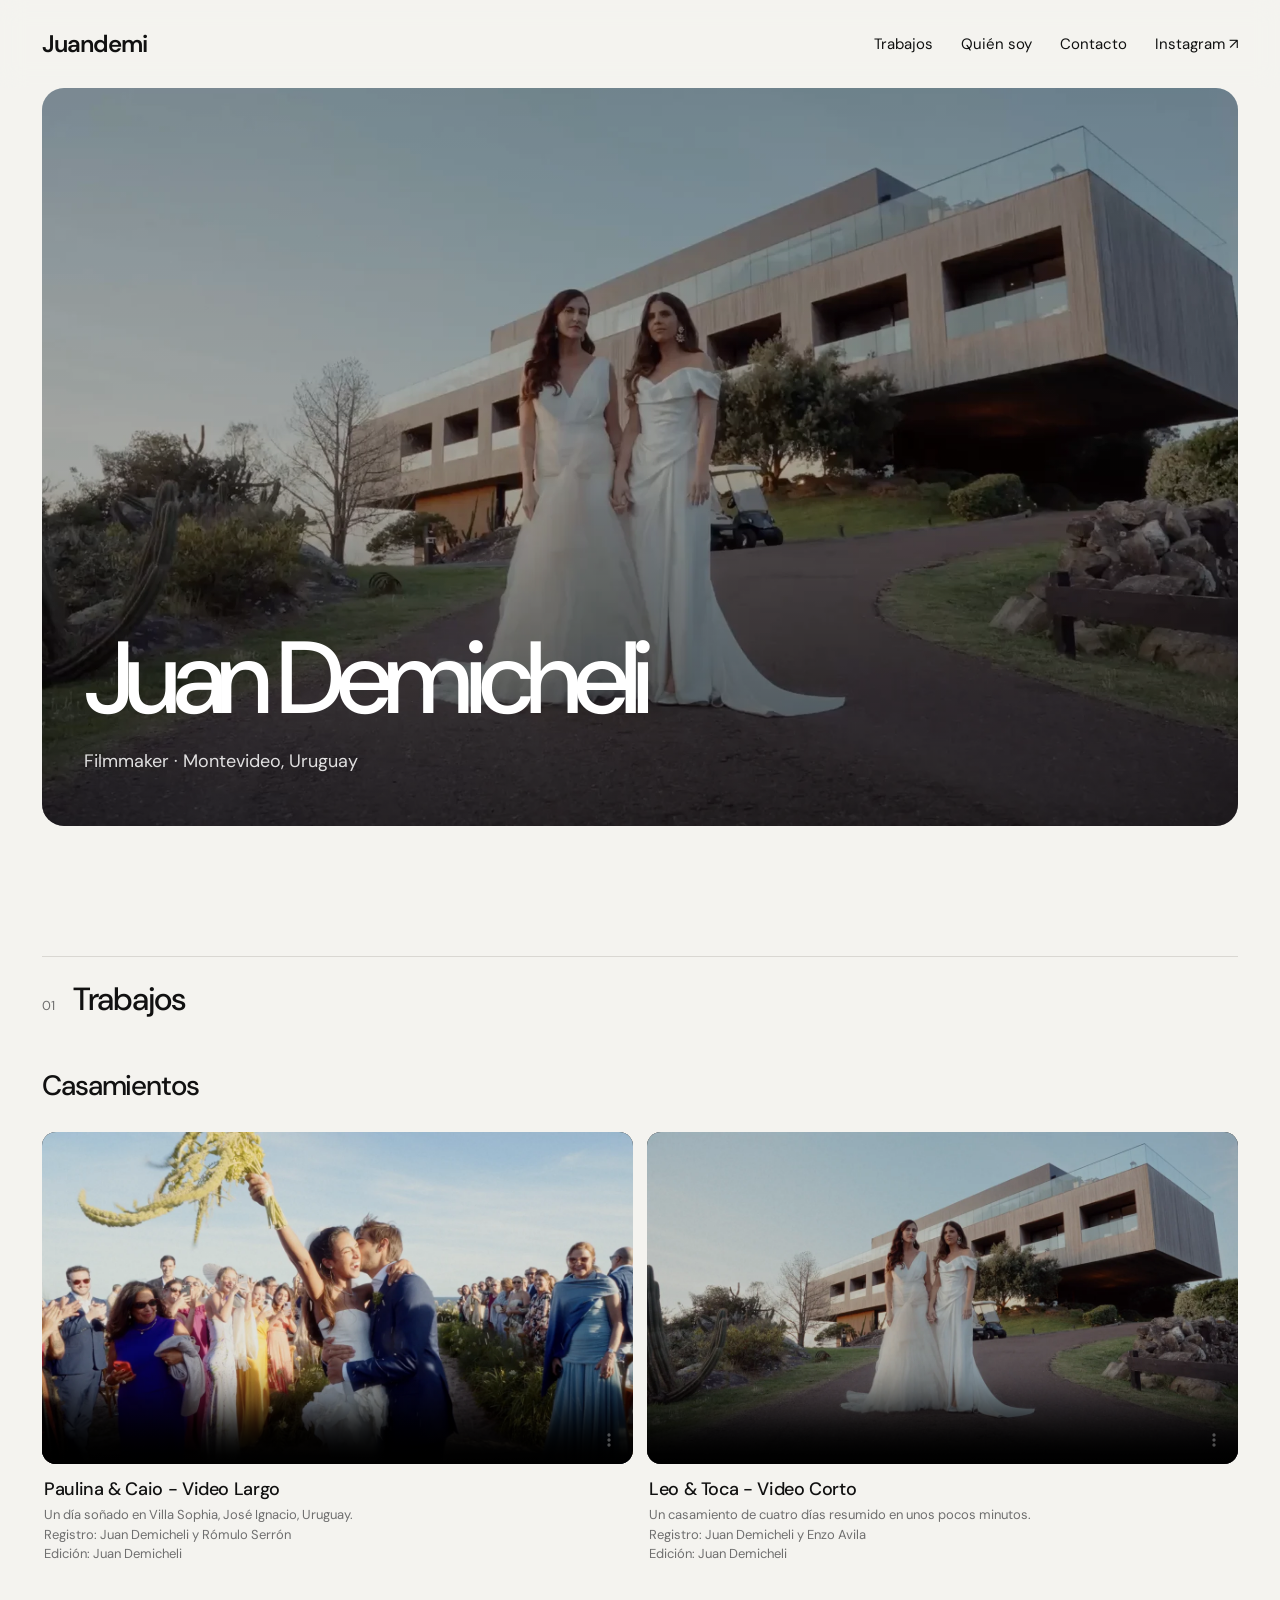
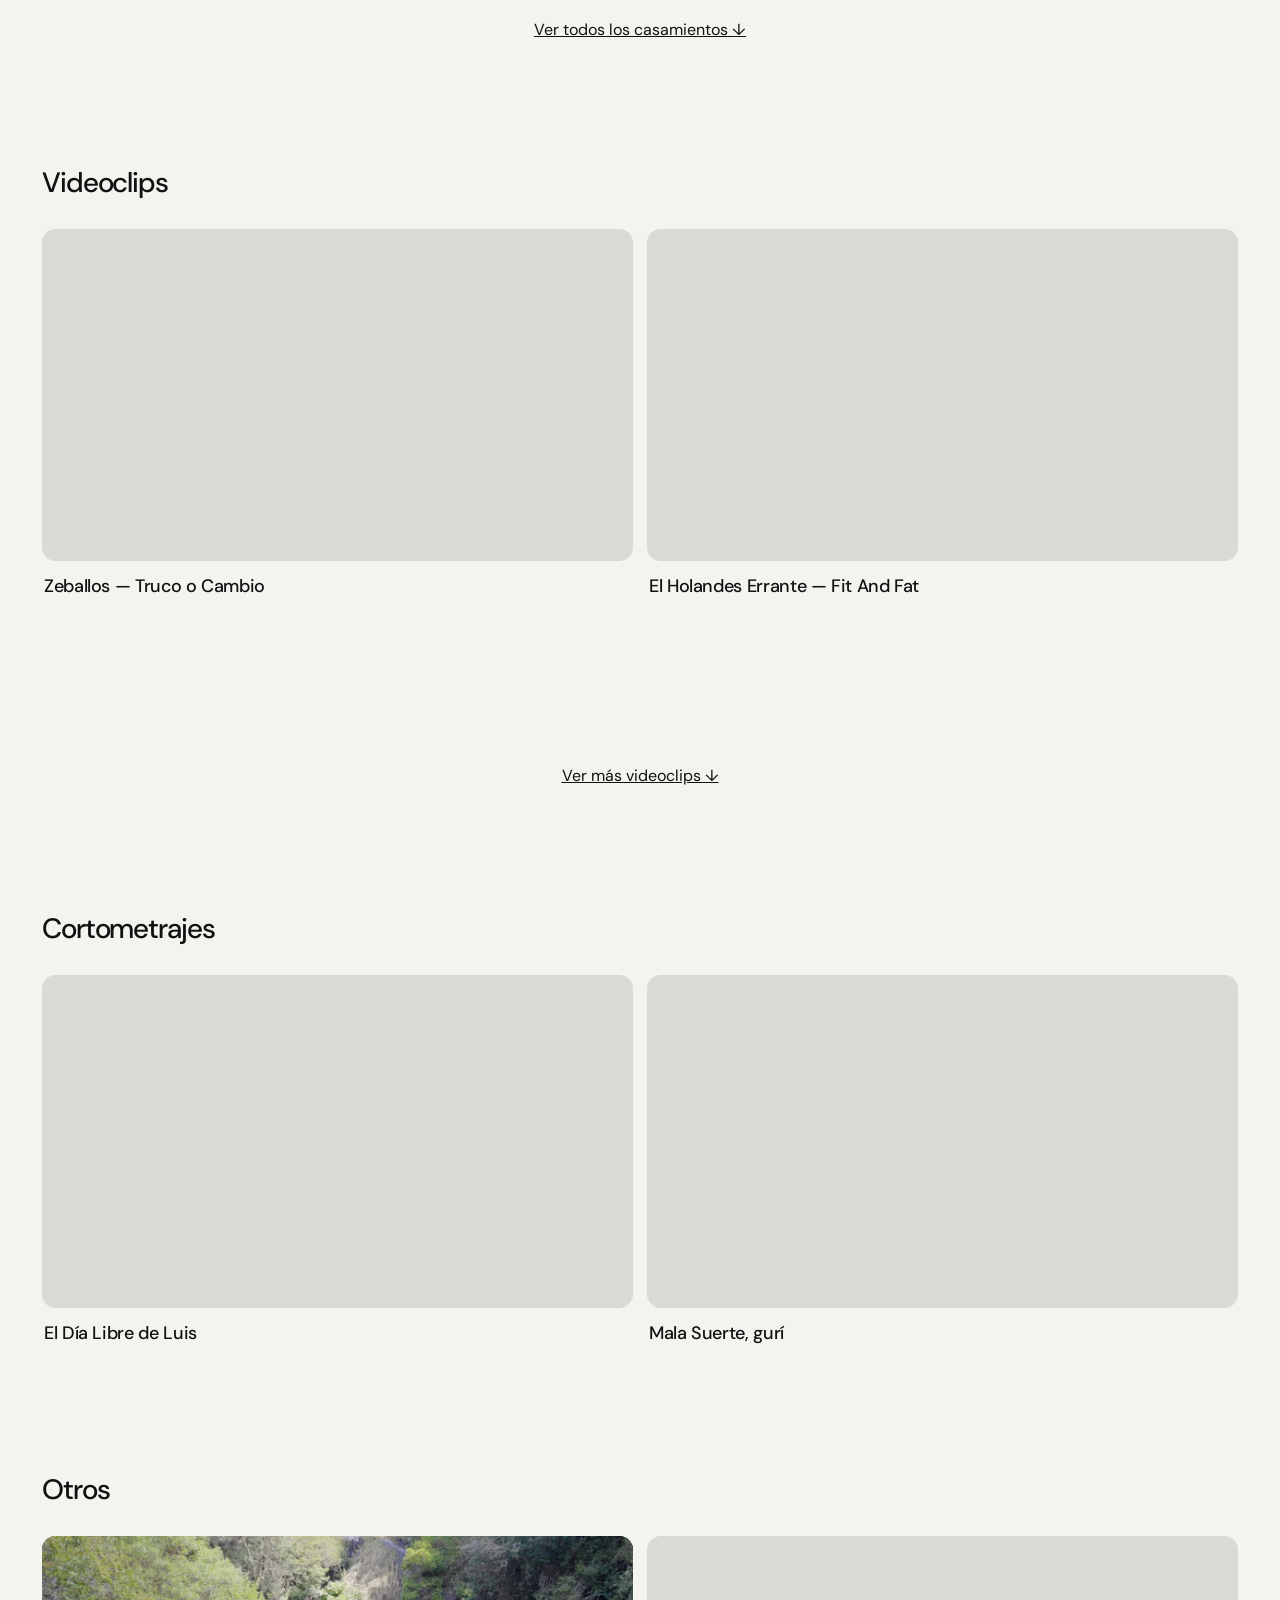
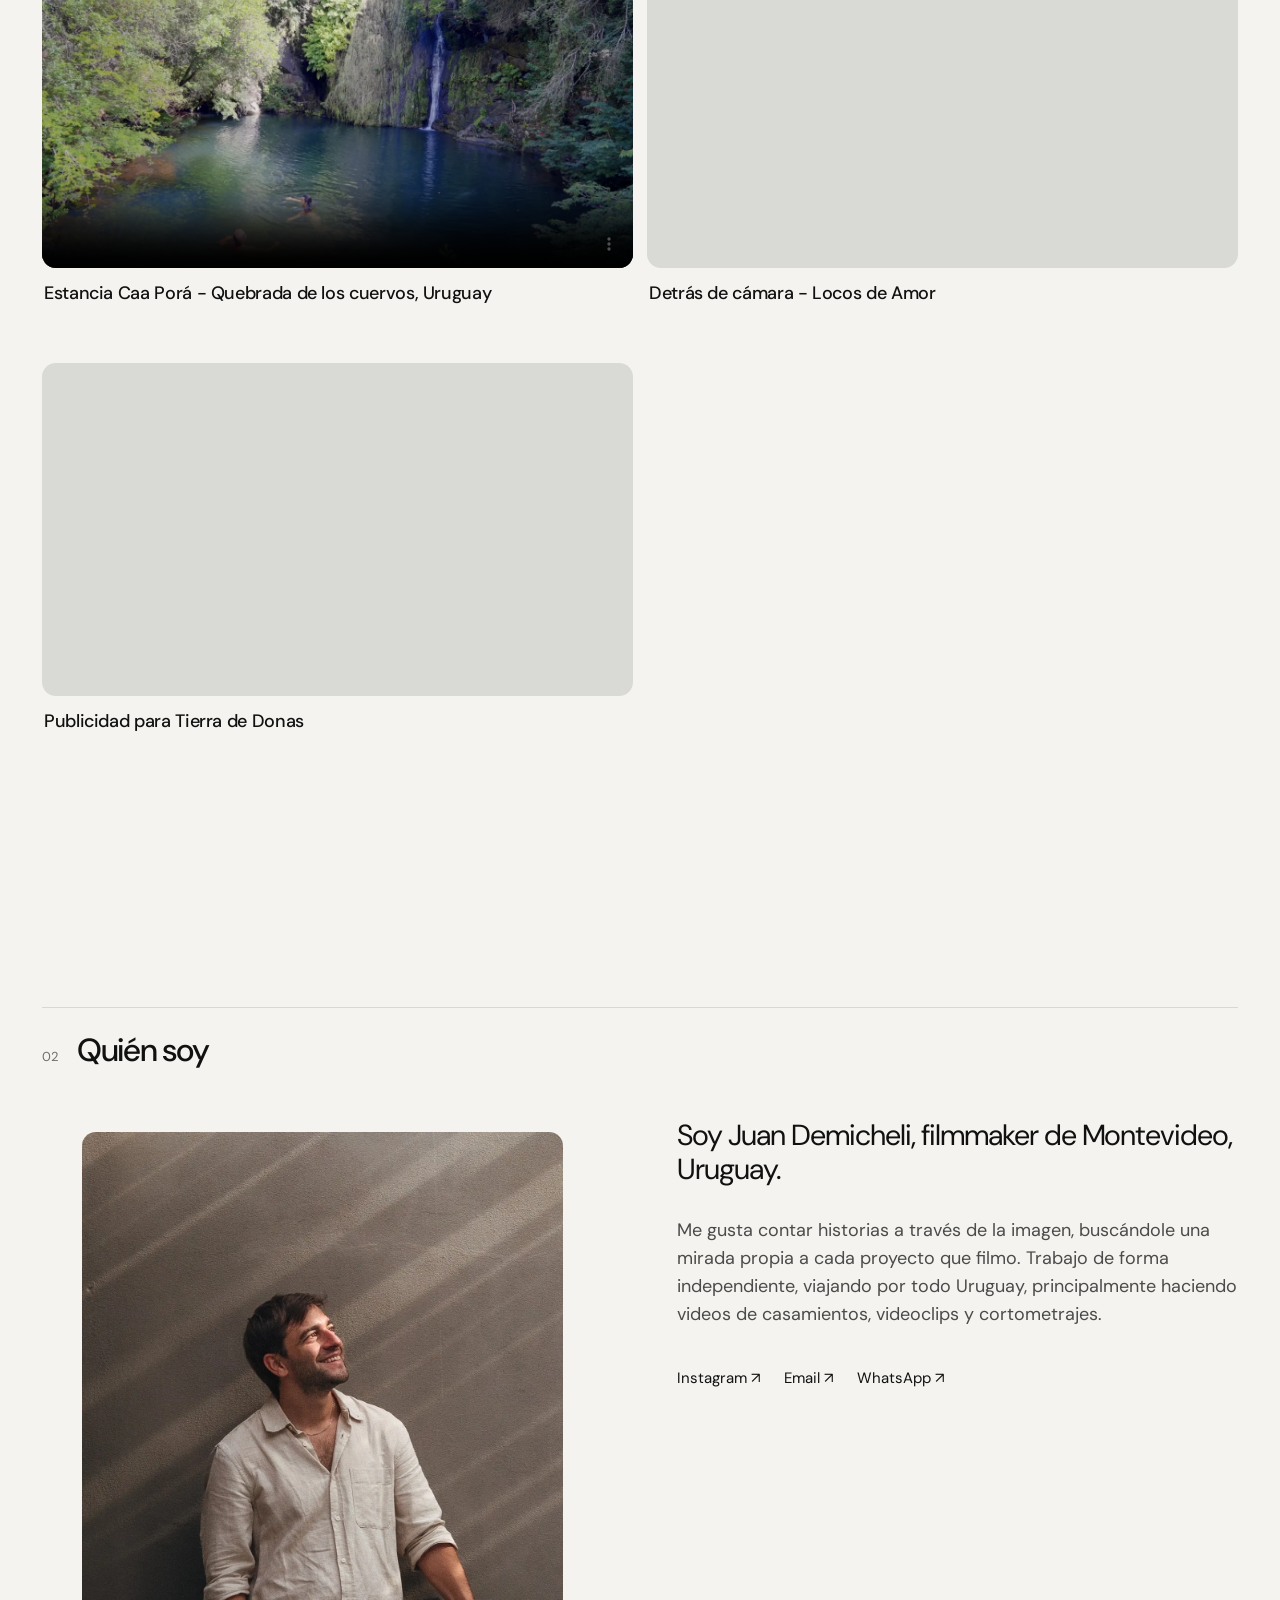
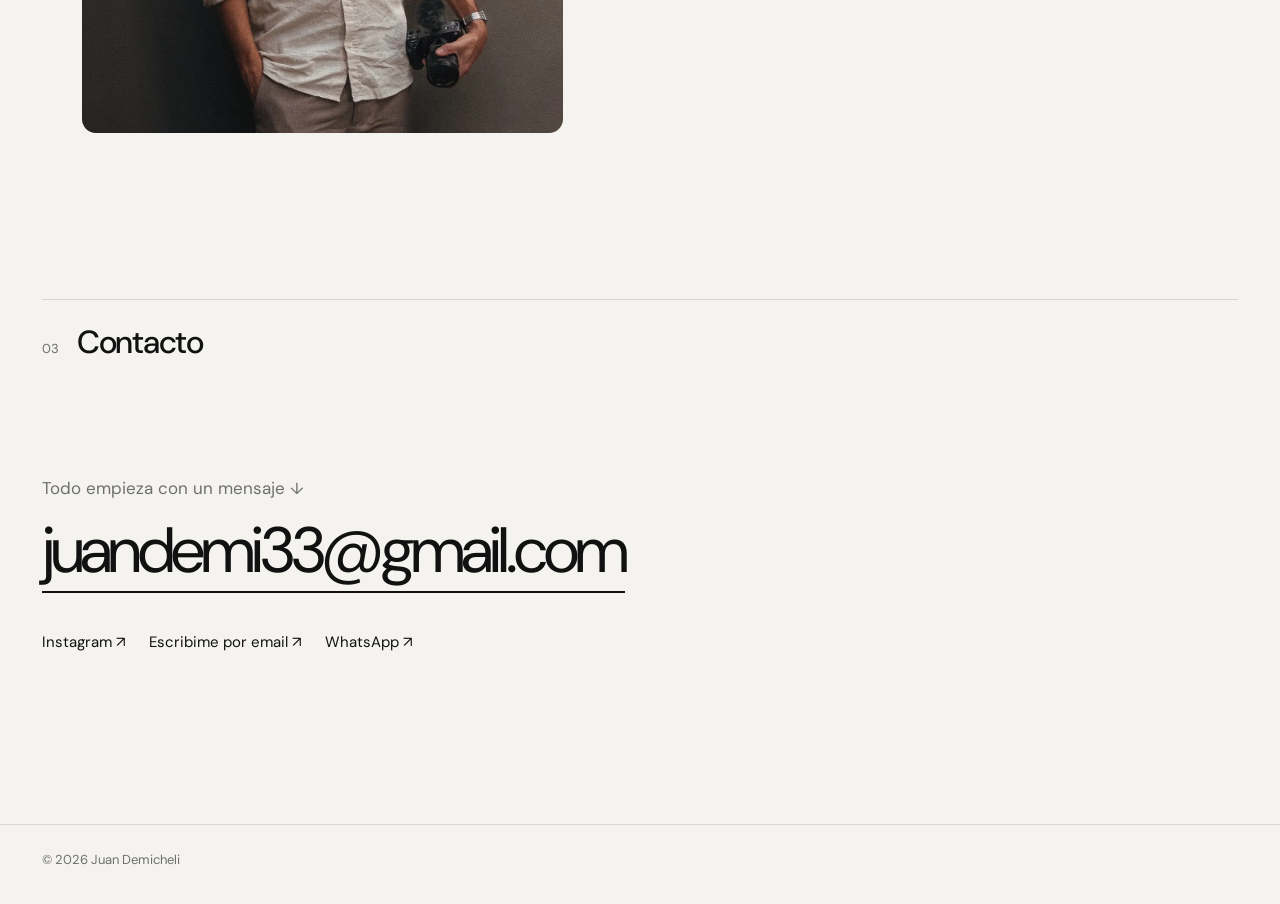
==== commit 66760a13: "Reencuadrar retrato de la sección Quién soy" ====
--- a/index.html
+++ b/index.html
@@ -204,7 +204,7 @@
     <div class="section-heading"><span>02</span><h2>Quién soy</h2></div>
     <div class="about-grid">
       <figure class="about-photo">
-        <img src="assets/juan-demicheli-retrato.webp" width="1200" height="1800" alt="Retrato de Juan Demicheli, filmmaker de Montevideo, Uruguay" loading="lazy" decoding="async">
+        <img src="assets/juan-demicheli-retrato.webp" width="1200" height="1500" alt="Retrato de Juan Demicheli, filmmaker de Montevideo, Uruguay" loading="lazy" decoding="async">
       </figure>
       <div class="about-copy">
         <p class="lead">Soy Juan Demicheli, filmmaker de Montevideo, Uruguay.</p>
